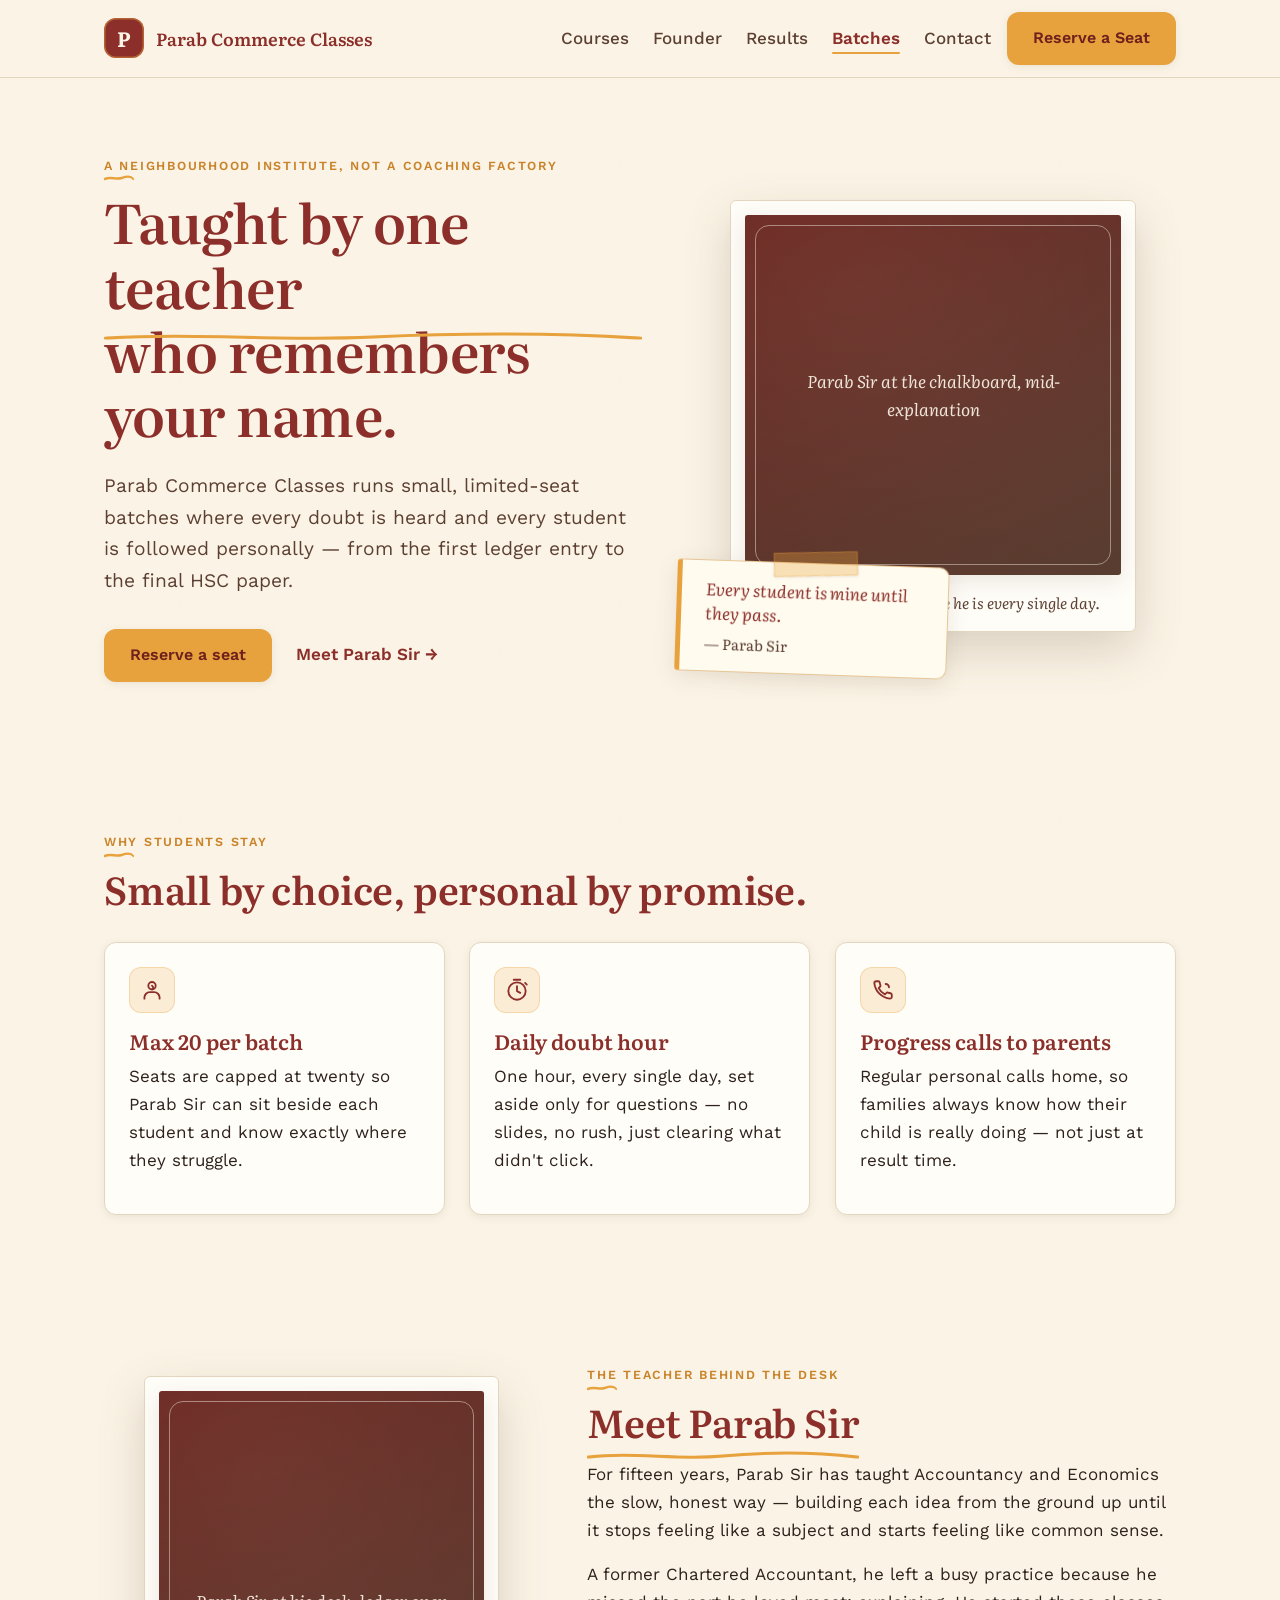
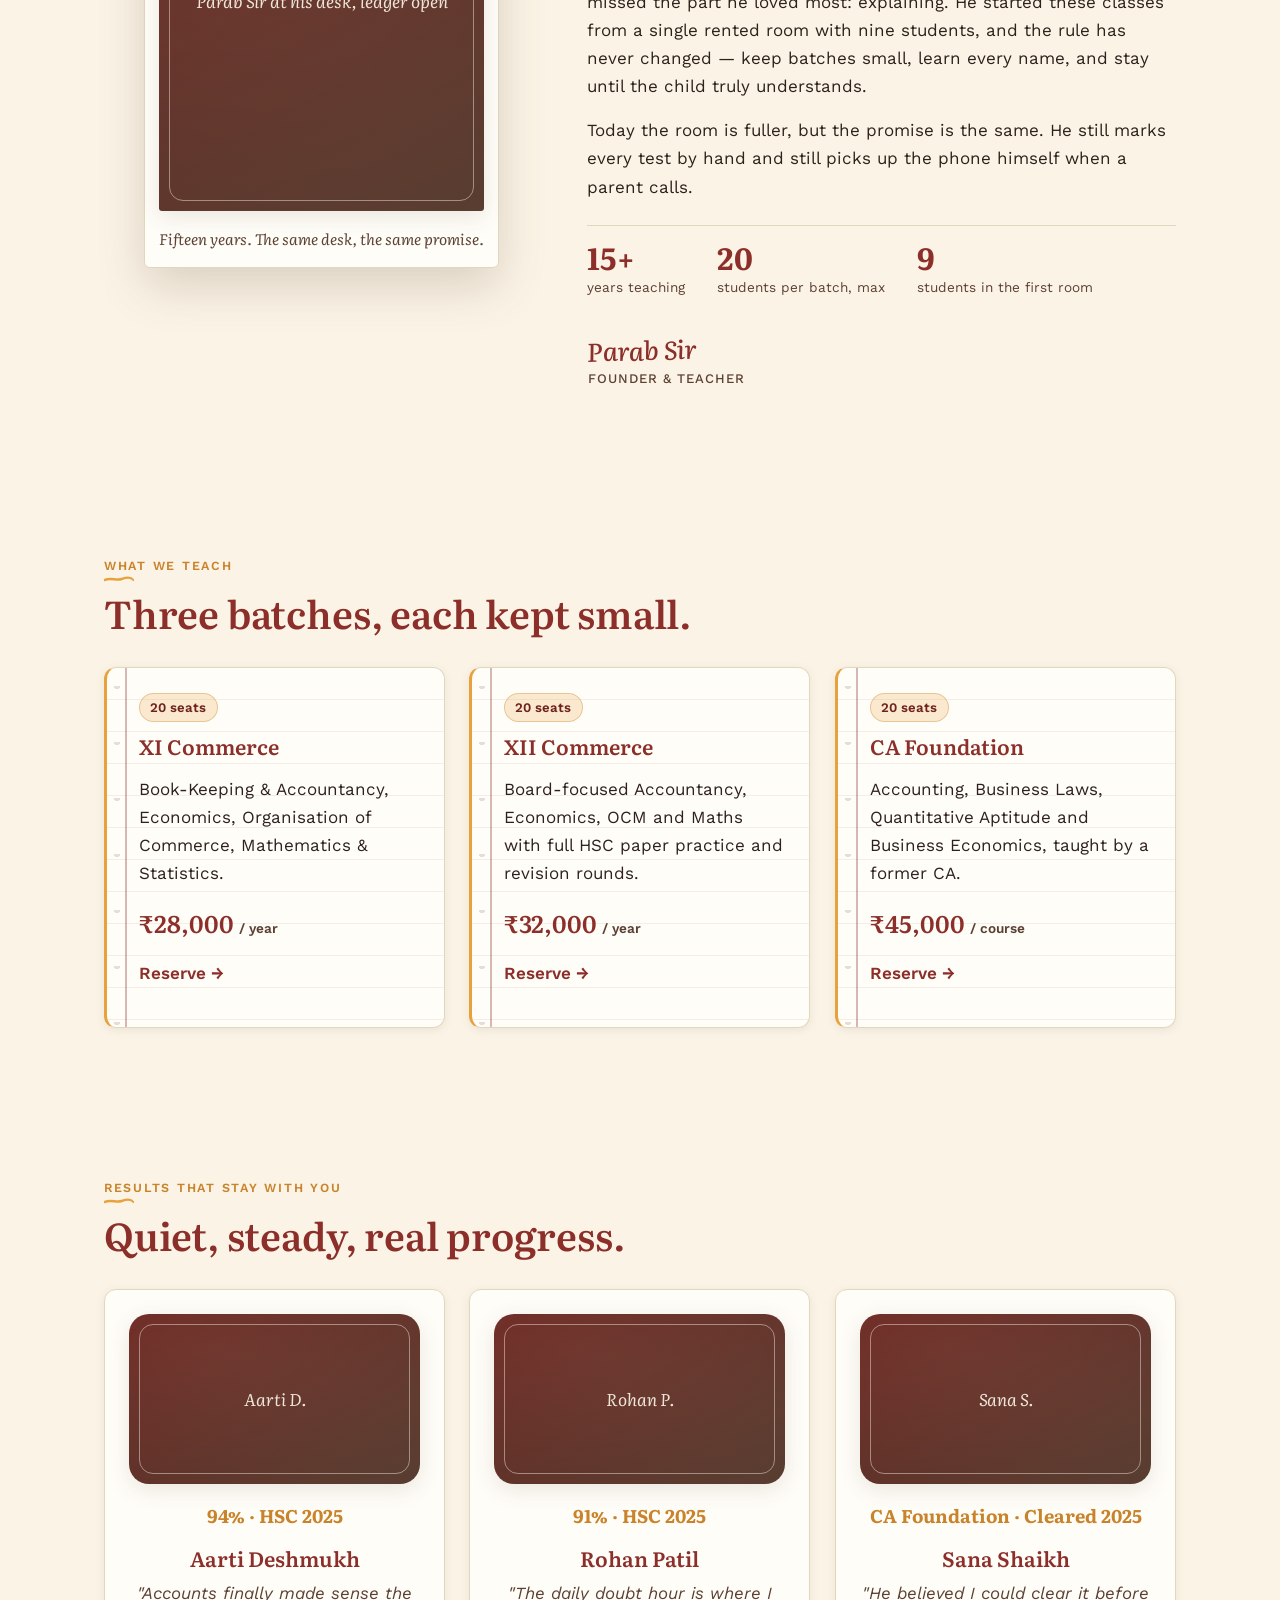
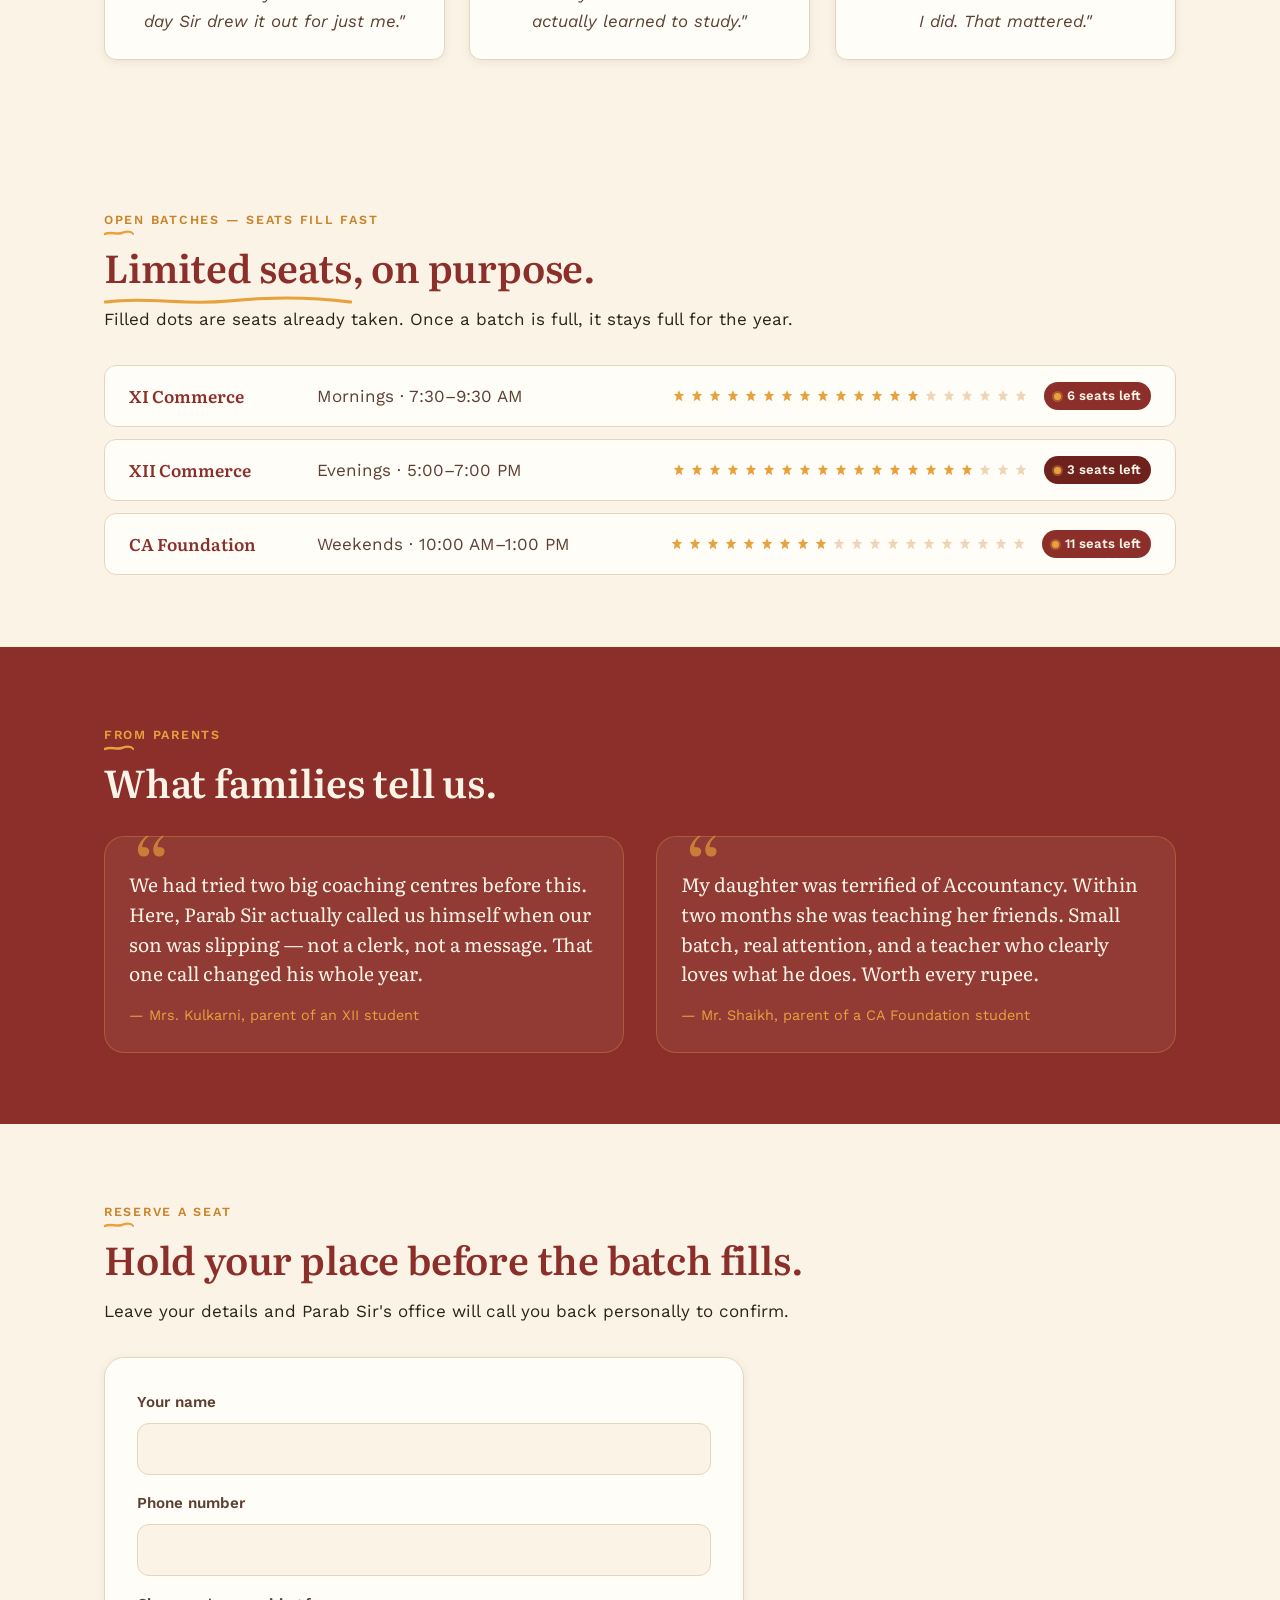
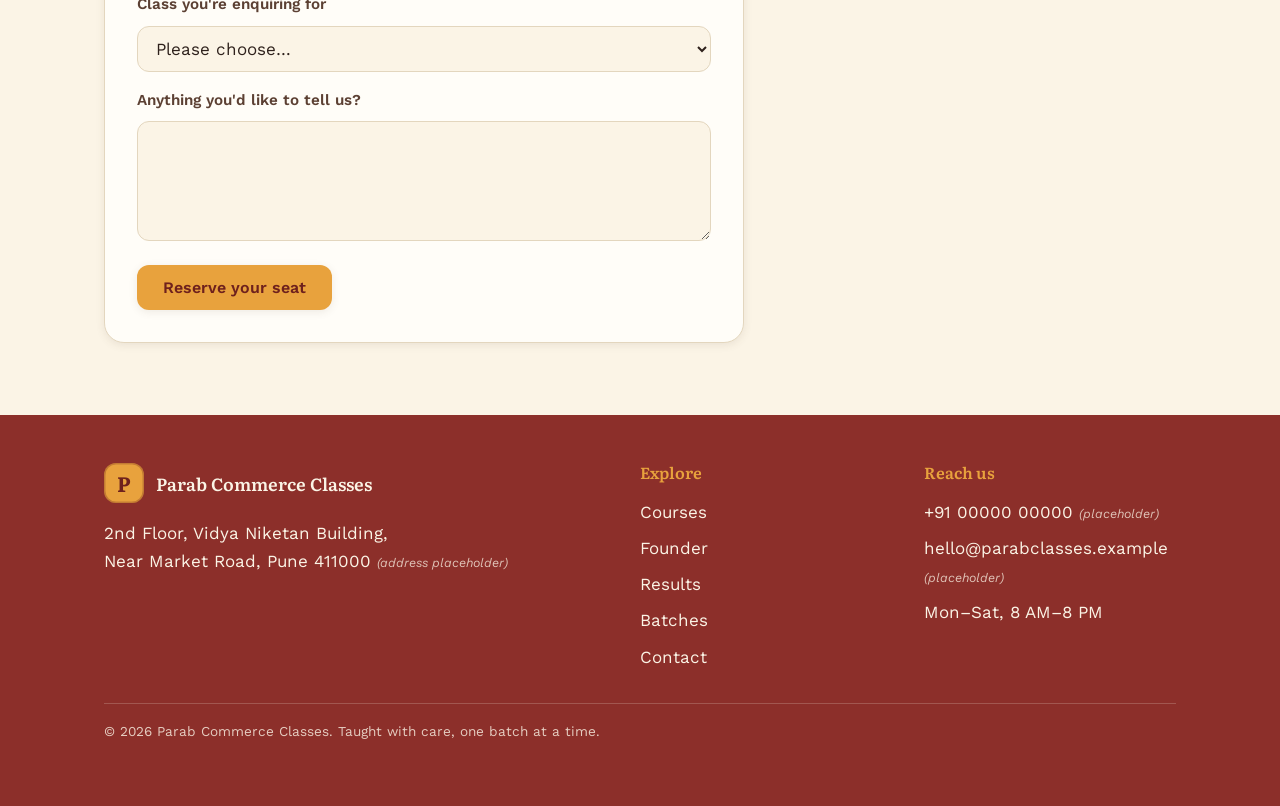
==== parab-classes/index.html @ b4c1c0bd "Three commerce coaching websites with distinct designs Co-Authored-By: Claude Opus 4.8 <noreply@anth" ====
<!DOCTYPE html>
<html lang="en">
<head>
  <meta charset="UTF-8" />
  <meta name="viewport" content="width=device-width, initial-scale=1.0" />
  <title>Parab Commerce Classes — Personal, founder-led commerce coaching in Pune</title>
  <meta name="description" content="Small, limited-seat commerce batches taught personally by Parab Sir. XI, XII Commerce and CA Foundation in a warm, hand-held learning home — daily doubt hour, hand-marked tests, calls home." />
  <link rel="icon" href="data:image/svg+xml,%3Csvg xmlns='http://www.w3.org/2000/svg' viewBox='0 0 32 32'%3E%3Crect width='32' height='32' rx='8' fill='%238C2F2A'/%3E%3Crect x='2.5' y='2.5' width='27' height='27' rx='6.5' fill='none' stroke='%23E8A23D' stroke-width='1.6' opacity='0.7'/%3E%3Ctext x='16' y='23' font-family='Georgia, serif' font-size='20' font-weight='700' fill='%23FBF4E6' text-anchor='middle'%3EP%3C/text%3E%3C/svg%3E" />
  <link rel="preconnect" href="https://fonts.googleapis.com" />
  <link rel="preconnect" href="https://fonts.gstatic.com" crossorigin />
  <link href="https://fonts.googleapis.com/css2?family=Literata:ital,wght@0,400;0,500;0,600;1,400;1,500&family=Work+Sans:ital,wght@0,400;0,500;0,600;1,400&display=swap" rel="stylesheet" />
  <link rel="stylesheet" href="css/styles.css" />
  <script src="js/main.js" defer></script>
</head>
<body>
  <a class="skip-link" href="#main">Skip to content</a>

  <!-- ===================== Header ===================== -->
  <header class="site-header">
    <div class="container">
      <nav class="nav" id="nav" aria-label="Primary">
        <a class="brand" href="index.html">
          <span class="badge" aria-hidden="true">P</span>
          <span>Parab Commerce Classes</span>
        </a>
        <button class="nav-toggle" id="navToggle" aria-expanded="false" aria-controls="navLinks" aria-label="Open menu">
          <svg width="24" height="24" viewBox="0 0 24 24" fill="none" stroke="currentColor" stroke-width="2" stroke-linecap="round"><path d="M4 6h16M4 12h16M4 18h16"/></svg>
        </button>
        <ul class="nav-links" id="navLinks">
          <li><a href="courses.html">Courses</a></li>
          <li><a href="#founder">Founder</a></li>
          <li><a href="#results">Results</a></li>
          <li><a href="#batches">Batches</a></li>
          <li><a href="contact.html">Contact</a></li>
        </ul>
        <a class="btn btn-primary nav-cta" href="#enquiry">Reserve a Seat</a>
      </nav>
    </div>
  </header>

  <main id="main">

    <!-- ===================== Hero ===================== -->
    <section class="hero">
      <div class="container hero-grid">
        <div class="hero-copy">
          <p class="eyebrow">A neighbourhood institute, not a coaching factory</p>
          <h1><span class="underline-squiggle">Taught by one teacher</span> who remembers your name.</h1>
          <p class="lead">Parab Commerce Classes runs small, limited-seat batches where every doubt is heard and every student is followed personally — from the first ledger entry to the final HSC paper.</p>
          <div class="hero-actions">
            <a class="btn btn-primary" href="#enquiry">Reserve a seat</a>
            <a class="text-link" href="#founder">Meet Parab Sir &rarr;</a>
          </div>
        </div>
        <div class="hero-media">
          <figure class="photo-frame">
            <div class="portrait" role="img" aria-label="Parab Sir, the founder, standing beside a chalkboard mid-explanation, chalk in hand, leaning toward a small group of attentive students">
              <span>Parab Sir at the chalkboard, mid-explanation</span>
            </div>
            <figcaption>Parab Sir, in class — where he is every single day.</figcaption>
          </figure>
          <div class="quote-card">
            Every student is mine until they pass.
            <cite>— Parab Sir</cite>
          </div>
        </div>
      </div>
    </section>

    <!-- ===================== Why students stay ===================== -->
    <section class="section" aria-labelledby="why-h">
      <div class="container">
        <div class="section-head">
          <p class="eyebrow">Why students stay</p>
          <h2 id="why-h">Small by choice, personal by promise.</h2>
        </div>
        <div class="card-grid three">
          <article class="card">
            <span class="icon" aria-hidden="true">
              <svg width="26" height="26" viewBox="0 0 24 24" fill="none" stroke="currentColor" stroke-width="1.7" stroke-linecap="round" stroke-linejoin="round"><circle cx="12" cy="8" r="3.4"/><path d="M5 20v-1a5 5 0 0 1 5-5h4a5 5 0 0 1 5 5v1"/><path d="M12 8c1.4 1.2 1.4 2.6 0 3.6"/></svg>
            </span>
            <h3>Max 20 per batch</h3>
            <p>Seats are capped at twenty so Parab Sir can sit beside each student and know exactly where they struggle.</p>
          </article>
          <article class="card">
            <span class="icon" aria-hidden="true">
              <svg width="26" height="26" viewBox="0 0 24 24" fill="none" stroke="currentColor" stroke-width="1.7" stroke-linecap="round" stroke-linejoin="round"><circle cx="12" cy="13" r="8"/><path d="M12 8.5v4.5l3 1.6"/><path d="M9 2.5h6"/><path d="M19.5 5.5l1.5 1.5"/></svg>
            </span>
            <h3>Daily doubt hour</h3>
            <p>One hour, every single day, set aside only for questions — no slides, no rush, just clearing what didn't click.</p>
          </article>
          <article class="card">
            <span class="icon" aria-hidden="true">
              <svg width="26" height="26" viewBox="0 0 24 24" fill="none" stroke="currentColor" stroke-width="1.7" stroke-linecap="round" stroke-linejoin="round"><path d="M4 5.5a1.6 1.6 0 0 1 1.6-1.6h2a1.4 1.4 0 0 1 1.4 1.2c.1.8.3 1.6.6 2.3a1.4 1.4 0 0 1-.4 1.6L8 10.2a13 13 0 0 0 5.8 5.8l1.2-1.2a1.4 1.4 0 0 1 1.6-.4c.7.3 1.5.5 2.3.6a1.4 1.4 0 0 1 1.2 1.4v2a1.6 1.6 0 0 1-1.7 1.6A16 16 0 0 1 4 5.7z"/><path d="M14.5 6.5a3 3 0 0 1 3 3"/></svg>
            </span>
            <h3>Progress calls to parents</h3>
            <p>Regular personal calls home, so families always know how their child is really doing — not just at result time.</p>
          </article>
        </div>
      </div>
    </section>

    <!-- ===================== Founder ===================== -->
    <section class="section" id="founder" aria-labelledby="founder-h">
      <div class="container founder-grid">
        <figure class="photo-frame">
          <div class="portrait" role="img" aria-label="Parab Sir, the founder, seated at a wooden desk with an open ledger and his reading glasses, looking up warmly toward the viewer">
            <span>Parab Sir at his desk, ledger open</span>
          </div>
          <figcaption>Fifteen years. The same desk, the same promise.</figcaption>
        </figure>
        <div>
          <p class="eyebrow">The teacher behind the desk</p>
          <h2 id="founder-h"><span class="underline-squiggle">Meet Parab Sir</span></h2>
          <p>For fifteen years, Parab Sir has taught Accountancy and Economics the slow, honest way — building each idea from the ground up until it stops feeling like a subject and starts feeling like common sense.</p>
          <p>A former Chartered Accountant, he left a busy practice because he missed the part he loved most: explaining. He started these classes from a single rented room with nine students, and the rule has never changed — keep batches small, learn every name, and stay until the child truly understands.</p>
          <p>Today the room is fuller, but the promise is the same. He still marks every test by hand and still picks up the phone himself when a parent calls.</p>
          <ul class="founder-stats">
            <li><span class="stat-num" data-count="15" data-suffix="+">15+</span><span class="stat-label">years teaching</span></li>
            <li><span class="stat-num" data-count="20">20</span><span class="stat-label">students per batch, max</span></li>
            <li><span class="stat-num" data-count="9">9</span><span class="stat-label">students in the first room</span></li>
          </ul>
          <p class="signature" aria-hidden="true">Parab Sir<small>Founder &amp; Teacher</small></p>
        </div>
      </div>
    </section>

    <!-- ===================== Courses ===================== -->
    <section class="section" id="courses" aria-labelledby="courses-h">
      <div class="container">
        <div class="section-head">
          <p class="eyebrow">What we teach</p>
          <h2 id="courses-h">Three batches, each kept small.</h2>
        </div>
        <div class="card-grid three">
          <article class="notebook">
            <span class="tag">20 seats</span>
            <h3>XI Commerce</h3>
            <p>Book-Keeping &amp; Accountancy, Economics, Organisation of Commerce, Mathematics &amp; Statistics.</p>
            <p class="price">&#8377;28,000 <span class="per">/ year</span></p>
            <p><a class="text-link" href="courses.html#xi">Reserve &rarr;</a></p>
          </article>
          <article class="notebook">
            <span class="tag">20 seats</span>
            <h3>XII Commerce</h3>
            <p>Board-focused Accountancy, Economics, OCM and Maths with full HSC paper practice and revision rounds.</p>
            <p class="price">&#8377;32,000 <span class="per">/ year</span></p>
            <p><a class="text-link" href="courses.html#xii">Reserve &rarr;</a></p>
          </article>
          <article class="notebook">
            <span class="tag">20 seats</span>
            <h3>CA Foundation</h3>
            <p>Accounting, Business Laws, Quantitative Aptitude and Business Economics, taught by a former CA.</p>
            <p class="price">&#8377;45,000 <span class="per">/ course</span></p>
            <p><a class="text-link" href="courses.html#ca">Reserve &rarr;</a></p>
          </article>
        </div>
      </div>
    </section>

    <!-- ===================== Results ===================== -->
    <section class="section" id="results" aria-labelledby="results-h">
      <div class="container">
        <div class="section-head">
          <p class="eyebrow">Results that stay with you</p>
          <h2 id="results-h">Quiet, steady, real progress.</h2>
        </div>
        <div class="card-grid three">
          <article class="card student-card">
            <div class="portrait" role="img" aria-label="Warm portrait placeholder of student Aarti Deshmukh">
              <span>Aarti D.</span>
            </div>
            <p class="score">94% &middot; HSC 2025</p>
            <h3>Aarti Deshmukh</h3>
            <blockquote>"Accounts finally made sense the day Sir drew it out for just me."</blockquote>
          </article>
          <article class="card student-card">
            <div class="portrait" role="img" aria-label="Warm portrait placeholder of student Rohan Patil">
              <span>Rohan P.</span>
            </div>
            <p class="score">91% &middot; HSC 2025</p>
            <h3>Rohan Patil</h3>
            <blockquote>"The daily doubt hour is where I actually learned to study."</blockquote>
          </article>
          <article class="card student-card">
            <div class="portrait" role="img" aria-label="Warm portrait placeholder of student Sana Shaikh">
              <span>Sana S.</span>
            </div>
            <p class="score">CA Foundation &middot; Cleared 2025</p>
            <h3>Sana Shaikh</h3>
            <blockquote>"He believed I could clear it before I did. That mattered."</blockquote>
          </article>
        </div>
      </div>
    </section>

    <!-- ===================== Batches ===================== -->
    <section class="section" id="batches" aria-labelledby="batches-h">
      <div class="container">
        <div class="section-head">
          <p class="eyebrow">Open batches &mdash; seats fill fast</p>
          <h2 id="batches-h"><span class="underline-squiggle">Limited seats</span>, on purpose.</h2>
          <p>Filled dots are seats already taken. Once a batch is full, it stays full for the year.</p>
        </div>
        <ul class="batch-list">
          <li class="batch-row">
            <span class="b-name">XI Commerce</span>
            <span class="b-time">Mornings &middot; 7:30&ndash;9:30 AM</span>
            <span class="seats" role="img" aria-label="6 of 20 seats left">
              <span class="dot"></span><span class="dot"></span><span class="dot"></span><span class="dot"></span><span class="dot"></span><span class="dot"></span><span class="dot"></span><span class="dot"></span><span class="dot"></span><span class="dot"></span><span class="dot"></span><span class="dot"></span><span class="dot"></span><span class="dot"></span><span class="dot empty"></span><span class="dot empty"></span><span class="dot empty"></span><span class="dot empty"></span><span class="dot empty"></span><span class="dot empty"></span>
              <span class="seats-pill"><span class="seat-dot" aria-hidden="true"></span>6 seats left</span>
            </span>
          </li>
          <li class="batch-row">
            <span class="b-name">XII Commerce</span>
            <span class="b-time">Evenings &middot; 5:00&ndash;7:00 PM</span>
            <span class="seats" role="img" aria-label="3 of 20 seats left">
              <span class="dot"></span><span class="dot"></span><span class="dot"></span><span class="dot"></span><span class="dot"></span><span class="dot"></span><span class="dot"></span><span class="dot"></span><span class="dot"></span><span class="dot"></span><span class="dot"></span><span class="dot"></span><span class="dot"></span><span class="dot"></span><span class="dot"></span><span class="dot"></span><span class="dot"></span><span class="dot empty"></span><span class="dot empty"></span><span class="dot empty"></span>
              <span class="seats-pill is-low"><span class="seat-dot" aria-hidden="true"></span>3 seats left</span>
            </span>
          </li>
          <li class="batch-row">
            <span class="b-name">CA Foundation</span>
            <span class="b-time">Weekends &middot; 10:00 AM&ndash;1:00 PM</span>
            <span class="seats" role="img" aria-label="11 of 20 seats left">
              <span class="dot"></span><span class="dot"></span><span class="dot"></span><span class="dot"></span><span class="dot"></span><span class="dot"></span><span class="dot"></span><span class="dot"></span><span class="dot"></span><span class="dot empty"></span><span class="dot empty"></span><span class="dot empty"></span><span class="dot empty"></span><span class="dot empty"></span><span class="dot empty"></span><span class="dot empty"></span><span class="dot empty"></span><span class="dot empty"></span><span class="dot empty"></span><span class="dot empty"></span>
              <span class="seats-pill"><span class="seat-dot" aria-hidden="true"></span>11 seats left</span>
            </span>
          </li>
        </ul>
      </div>
    </section>

    <!-- ===================== Parent testimonials ===================== -->
    <section class="section band" aria-labelledby="parents-h">
      <div class="container">
        <div class="section-head">
          <p class="eyebrow">From parents</p>
          <h2 id="parents-h">What families tell us.</h2>
        </div>
        <div class="testimonials">
          <blockquote class="quote-tile">
            <p>We had tried two big coaching centres before this. Here, Parab Sir actually called us himself when our son was slipping — not a clerk, not a message. That one call changed his whole year.</p>
            <cite>— Mrs. Kulkarni, parent of an XII student</cite>
          </blockquote>
          <blockquote class="quote-tile">
            <p>My daughter was terrified of Accountancy. Within two months she was teaching her friends. Small batch, real attention, and a teacher who clearly loves what he does. Worth every rupee.</p>
            <cite>— Mr. Shaikh, parent of a CA Foundation student</cite>
          </blockquote>
        </div>
      </div>
    </section>

    <!-- ===================== Enquiry form ===================== -->
    <section class="section" id="enquiry" aria-labelledby="enquiry-h">
      <div class="container">
        <div class="section-head">
          <p class="eyebrow">Reserve a seat</p>
          <h2 id="enquiry-h">Hold your place before the batch fills.</h2>
          <p>Leave your details and Parab Sir's office will call you back personally to confirm.</p>
        </div>
        <form class="form-wrap" action="#" method="post" novalidate>
          <div class="field">
            <label for="name">Your name</label>
            <input type="text" id="name" name="name" autocomplete="name" required />
          </div>
          <div class="field">
            <label for="phone">Phone number</label>
            <input type="tel" id="phone" name="phone" autocomplete="tel" inputmode="tel" required />
          </div>
          <div class="field">
            <label for="class">Class you're enquiring for</label>
            <select id="class" name="class" required>
              <option value="" selected>Please choose&hellip;</option>
              <option value="xi">XI Commerce</option>
              <option value="xii">XII Commerce</option>
              <option value="ca">CA Foundation</option>
            </select>
          </div>
          <div class="field">
            <label for="message">Anything you'd like to tell us?</label>
            <textarea id="message" name="message"></textarea>
          </div>
          <button class="btn btn-primary" type="submit">Reserve your seat</button>
        </form>
      </div>
    </section>

  </main>

  <!-- ===================== Footer ===================== -->
  <footer class="site-footer">
    <div class="container footer-grid">
      <div>
        <a class="brand" href="index.html">
          <span class="badge" aria-hidden="true">P</span>
          <span>Parab Commerce Classes</span>
        </a>
        <p style="margin-top:1rem;">
          2nd Floor, Vidya Niketan Building,<br />
          Near Market Road, Pune 411000
          <span class="placeholder-tag">(address placeholder)</span>
        </p>
      </div>
      <nav aria-label="Footer">
        <h4>Explore</h4>
        <ul class="footer-links">
          <li><a href="courses.html">Courses</a></li>
          <li><a href="#founder">Founder</a></li>
          <li><a href="#results">Results</a></li>
          <li><a href="#batches">Batches</a></li>
          <li><a href="contact.html">Contact</a></li>
        </ul>
      </nav>
      <div>
        <h4>Reach us</h4>
        <ul class="footer-links">
          <li><a href="tel:+910000000000">+91 00000 00000 <span class="placeholder-tag">(placeholder)</span></a></li>
          <li><a href="mailto:hello@parabclasses.example">hello@parabclasses.example <span class="placeholder-tag">(placeholder)</span></a></li>
          <li>Mon&ndash;Sat, 8 AM&ndash;8 PM</li>
        </ul>
      </div>
    </div>
    <div class="container">
      <p class="footer-bottom">&copy; 2026 Parab Commerce Classes. Taught with care, one batch at a time.</p>
    </div>
  </footer>

</body>
</html>
---- parab-classes/css/styles.css ----
/* ============================================================
   Parab Commerce Classes — shared stylesheet
   A warm, founder-led commerce coaching institute.
   Palette : maroon #8C2F2A · marigold #E8A23D · cocoa #5C4033
             cream #FBF4E6 (surface) · card #FFFDF8
   Type    : Literata (headlines) · Work Sans (body)
   Notes   : mobile-first, responsive to 360px, AA contrast.
             Marigold is used for fills/accents only — never as
             body text on cream (fails AA). Cocoa/maroon carry text.
   ============================================================ */

/* ---- Design tokens -------------------------------------- */
:root {
  --maroon:        #8C2F2A;
  --maroon-dark:   #6E211D;
  --marigold:      #E8A23D;
  --marigold-dark: #C9832A;
  --cocoa:         #5C4033;
  --cream:         #FBF4E6;
  --card:          #FFFDF8;
  --ink:           #2E211C;
  --line:          #E3D6BE;

  --font-head: "Literata", Georgia, "Times New Roman", serif;
  --font-body: "Work Sans", system-ui, -apple-system, Segoe UI, sans-serif;

  /* spacing scale */
  --s-1: 0.25rem;
  --s-2: 0.5rem;
  --s-3: 0.75rem;
  --s-4: 1rem;
  --s-5: 1.5rem;
  --s-6: 2rem;
  --s-7: 3rem;
  --s-8: 4.5rem;

  --radius: 12px;
  --radius-lg: 20px;
  --maxw: 1120px;
  --shadow: 0 6px 22px rgba(92, 64, 51, 0.12);
  --shadow-sm: 0 2px 8px rgba(92, 64, 51, 0.10);
  --shadow-lg: 0 18px 48px rgba(92, 64, 51, 0.20);

  /* very faint warm paper texture — fibre flecks, not noise */
  --paper-texture:
    radial-gradient(circle at 18% 32%, rgba(140,47,42,0.020) 0 1px, transparent 1px),
    radial-gradient(circle at 67% 18%, rgba(92,64,51,0.020) 0 1px, transparent 1px),
    radial-gradient(circle at 82% 74%, rgba(140,47,42,0.018) 0 1px, transparent 1px),
    radial-gradient(circle at 38% 88%, rgba(92,64,51,0.016) 0 1px, transparent 1px);
}

/* ---- Reset & base --------------------------------------- */
*, *::before, *::after { box-sizing: border-box; }

html { scroll-behavior: smooth; }

body {
  margin: 0;
  font-family: var(--font-body);
  color: var(--ink);
  background-color: var(--cream);
  background-image: var(--paper-texture);
  background-size: 240px 240px, 300px 300px, 220px 220px, 280px 280px;
  background-attachment: fixed;
  line-height: 1.65;
  font-size: 1.0625rem;
  -webkit-font-smoothing: antialiased;
}

h1, h2, h3, h4 {
  font-family: var(--font-head);
  color: var(--maroon);
  line-height: 1.18;
  margin: 0 0 var(--s-4);
  font-weight: 600;
}

h1 { font-size: clamp(2rem, 5.5vw, 3.4rem); letter-spacing: -0.01em; }
h2 { font-size: clamp(1.6rem, 3.6vw, 2.4rem); letter-spacing: -0.005em; }
h3 { font-size: 1.3rem; }

p { margin: 0 0 var(--s-4); }

a { color: var(--maroon); }

img { max-width: 100%; display: block; }

ul { margin: 0 0 var(--s-4); padding-left: 1.2rem; }

::selection { background: rgba(232,162,61,0.35); color: var(--maroon-dark); }

/* ---- Accessibility helpers ------------------------------ */
.skip-link {
  position: absolute;
  left: -999px;
  top: 0;
  background: var(--maroon);
  color: #fff;
  padding: var(--s-2) var(--s-4);
  border-radius: 0 0 var(--radius) 0;
  z-index: 100;
}
.skip-link:focus { left: 0; }

:focus-visible {
  outline: 3px solid var(--marigold-dark);
  outline-offset: 2px;
  border-radius: 4px;
}

.visually-hidden {
  position: absolute;
  width: 1px; height: 1px;
  padding: 0; margin: -1px;
  overflow: hidden; clip: rect(0 0 0 0);
  white-space: nowrap; border: 0;
}

/* ---- Layout --------------------------------------------- */
.container {
  width: 100%;
  max-width: var(--maxw);
  margin-inline: auto;
  padding-inline: var(--s-5);
}

.section { padding-block: var(--s-8); }

.section-head { max-width: 46rem; margin-bottom: var(--s-6); }

.eyebrow {
  font-family: var(--font-body);
  text-transform: uppercase;
  letter-spacing: 0.14em;
  font-size: 0.78rem;
  font-weight: 600;
  color: var(--marigold-dark);
  margin: 0 0 var(--s-2);
  display: inline-block;
  position: relative;
  padding-bottom: 0.4em;
}
/* small hand-drawn marigold underline under every eyebrow */
.eyebrow::after {
  content: "";
  position: absolute;
  left: 0;
  bottom: 0;
  width: 2.4em;
  height: 6px;
  background-image: url("data:image/svg+xml,%3Csvg xmlns='http://www.w3.org/2000/svg' width='44' height='6' viewBox='0 0 44 6' preserveAspectRatio='none'%3E%3Cpath d='M1 4 C 10 1, 18 5, 26 3 S 40 1, 43 4' fill='none' stroke='%23E8A23D' stroke-width='2.4' stroke-linecap='round'/%3E%3C/svg%3E");
  background-repeat: no-repeat;
  background-size: 100% 100%;
}

/* Hand-drawn marigold underline accent under key headings */
.underline-squiggle {
  display: inline-block;
  position: relative;
}
.underline-squiggle::after {
  content: "";
  position: absolute;
  left: 0;
  right: 0;
  bottom: -0.45em;
  height: 10px;
  background-image: url("data:image/svg+xml,%3Csvg xmlns='http://www.w3.org/2000/svg' width='120' height='10' viewBox='0 0 120 10' preserveAspectRatio='none'%3E%3Cpath d='M1 6 C 20 1, 40 9, 60 5 S 100 1, 119 6' fill='none' stroke='%23E8A23D' stroke-width='3' stroke-linecap='round'/%3E%3C/svg%3E");
  background-repeat: no-repeat;
  background-size: 100% 100%;
}

/* ---- Buttons -------------------------------------------- */
.btn {
  display: inline-block;
  font-family: var(--font-body);
  font-weight: 600;
  font-size: 1rem;
  padding: 0.7em 1.5em;
  border-radius: var(--radius);
  border: 2px solid transparent;
  cursor: pointer;
  text-decoration: none;
  transition: transform 0.12s ease, background-color 0.15s ease, box-shadow 0.15s ease, color 0.15s ease;
}
.btn-primary {
  background: var(--marigold);
  color: var(--maroon-dark);
  box-shadow: var(--shadow-sm);
}
.btn-primary:hover { background: var(--marigold-dark); color: #fff; transform: translateY(-2px); box-shadow: var(--shadow); }
.btn-primary:active { transform: translateY(0); }

.btn-ghost {
  background: transparent;
  color: var(--maroon);
  border-color: var(--maroon);
}
.btn-ghost:hover { background: var(--maroon); color: #fff; }

.text-link {
  font-weight: 600;
  color: var(--maroon);
  text-decoration: none;
  position: relative;
  padding-bottom: 2px;
}
/* marigold underline draws in on hover/focus */
.text-link::after {
  content: "";
  position: absolute;
  left: 0;
  bottom: 0;
  width: 100%;
  height: 7px;
  background-image: url("data:image/svg+xml,%3Csvg xmlns='http://www.w3.org/2000/svg' width='90' height='7' viewBox='0 0 90 7' preserveAspectRatio='none'%3E%3Cpath d='M1 4 C 16 1, 32 6, 48 3 S 78 1, 89 5' fill='none' stroke='%23E8A23D' stroke-width='2.6' stroke-linecap='round'/%3E%3C/svg%3E");
  background-repeat: no-repeat;
  background-size: 100% 100%;
  transform: scaleX(0);
  transform-origin: left center;
  transition: transform 0.3s ease;
}
.text-link:hover::after,
.text-link:focus-visible::after { transform: scaleX(1); }
.text-link:hover { color: var(--marigold-dark); }

/* ---- Header / Nav --------------------------------------- */
.site-header {
  position: sticky;
  top: 0;
  z-index: 50;
  background: rgba(251,244,230,0.92);
  backdrop-filter: saturate(140%) blur(8px);
  -webkit-backdrop-filter: saturate(140%) blur(8px);
  border-bottom: 1px solid var(--line);
  transition: box-shadow 0.25s ease, background-color 0.25s ease;
}
/* condensed state, toggled by JS on scroll */
.site-header.is-stuck {
  box-shadow: var(--shadow-sm);
  background: rgba(251,244,230,0.97);
}
.site-header.is-stuck .nav { padding-block: var(--s-2); }
.site-header.is-stuck .badge { width: 34px; height: 34px; font-size: 1.15rem; }
.nav {
  display: flex;
  align-items: center;
  gap: var(--s-4);
  padding-block: var(--s-3);
  transition: padding 0.25s ease;
}
.brand {
  display: flex;
  align-items: center;
  gap: var(--s-3);
  text-decoration: none;
  color: var(--maroon);
  font-family: var(--font-head);
  font-weight: 600;
  font-size: 1.1rem;
  margin-right: auto;
}
.badge {
  display: grid;
  place-items: center;
  width: 40px; height: 40px;
  background: var(--maroon);
  color: var(--cream);
  border-radius: var(--radius);
  font-family: var(--font-head);
  font-size: 1.3rem;
  font-weight: 700;
  flex-shrink: 0;
  box-shadow: inset 0 0 0 1.5px rgba(232,162,61,0.45);
  transition: width 0.25s ease, height 0.25s ease, font-size 0.25s ease;
}
.nav-links {
  display: flex;
  align-items: center;
  gap: var(--s-5);
  list-style: none;
  margin: 0; padding: 0;
}
.nav-links a {
  text-decoration: none;
  color: var(--cocoa);
  font-weight: 500;
  padding-block: var(--s-1);
  position: relative;
}
.nav-links a::after {
  content: "";
  position: absolute;
  left: 0; right: 0; bottom: -2px;
  height: 2px;
  background: var(--marigold);
  border-radius: 2px;
  transform: scaleX(0);
  transform-origin: left center;
  transition: transform 0.22s ease;
}
.nav-links a:hover { color: var(--maroon); }
.nav-links a:hover::after,
.nav-links a[aria-current="page"]::after,
.nav-links a.is-active::after { transform: scaleX(1); }
.nav-links a[aria-current="page"],
.nav-links a.is-active { color: var(--maroon); font-weight: 600; }

.nav-cta { white-space: nowrap; }

.nav-toggle {
  display: none;
  background: transparent;
  border: 2px solid var(--maroon);
  border-radius: var(--radius);
  padding: var(--s-2);
  cursor: pointer;
  color: var(--maroon);
}
.nav-toggle svg { display: block; }

/* ---- Hero ----------------------------------------------- */
.hero { padding-block: var(--s-8); position: relative; overflow: hidden; }
.hero-grid {
  display: grid;
  gap: var(--s-7);
  align-items: center;
}
.hero-copy p.lead {
  font-size: 1.2rem;
  color: var(--cocoa);
  max-width: 34rem;
}
.hero-copy h1 { margin-bottom: var(--s-5); }
.hero-actions {
  display: flex;
  flex-wrap: wrap;
  align-items: center;
  gap: var(--s-5);
  margin-top: var(--s-6);
}

/* ---- Framed photo portrait (warm duotone treatment) ----- */
.portrait {
  position: relative;
  border-radius: var(--radius-lg);
  /* warm maroon→cocoa duotone wash over a soft photo-tone base */
  background:
    linear-gradient(150deg, rgba(110,33,29,0.78), rgba(92,64,51,0.82)),
    radial-gradient(120% 90% at 30% 20%, #8a6f5e 0%, #6f5446 45%, #4a3328 100%);
  color: var(--cream);
  display: grid;
  place-items: center;
  text-align: center;
  padding: var(--s-5);
  font-family: var(--font-head);
  font-style: italic;
  min-height: 320px;
  box-shadow: var(--shadow);
  overflow: hidden;
}
/* fine cream inner frame, like a matted photograph */
.portrait::after {
  content: "";
  position: absolute;
  inset: 10px;
  border: 1.5px solid rgba(251,244,230,0.45);
  border-radius: calc(var(--radius-lg) - 6px);
  pointer-events: none;
}
.portrait span { opacity: 0.92; max-width: 16rem; position: relative; z-index: 1; }

/* The hero portrait dressed as a framed photo card */
.photo-frame {
  position: relative;
  background: var(--card);
  padding: 14px 14px 56px;
  border: 1px solid var(--line);
  border-radius: 6px;
  box-shadow: var(--shadow-lg);
  transform: rotate(-1.4deg);
  transition: transform 0.3s ease, box-shadow 0.3s ease;
}
.photo-frame:hover { transform: rotate(-0.4deg) translateY(-3px); box-shadow: 0 22px 56px rgba(92,64,51,0.26); }
.photo-frame .portrait { min-height: 360px; border-radius: 3px; }
.photo-frame figcaption {
  position: absolute;
  left: 0; right: 0;
  bottom: 16px;
  text-align: center;
  font-family: var(--font-head);
  font-style: italic;
  color: var(--cocoa);
  font-size: 0.95rem;
}

.hero-media { position: relative; }

/* Handwritten-style note card with paper + tape effect */
.quote-card {
  position: absolute;
  bottom: -26px;
  left: -14px;
  background: #FFFBEF;
  border: 1px solid rgba(201,131,42,0.45);
  border-left: 5px solid var(--marigold);
  border-radius: 4px 10px 10px 4px;
  padding: var(--s-4) var(--s-4) var(--s-4) var(--s-5);
  max-width: 17rem;
  box-shadow: var(--shadow);
  font-family: var(--font-head);
  font-style: italic;
  color: var(--maroon);
  font-size: 1.05rem;
  line-height: 1.45;
  transform: rotate(2deg);
}
/* strip of translucent tape across the top */
.quote-card::before {
  content: "";
  position: absolute;
  top: -12px;
  left: 50%;
  transform: translateX(-50%) rotate(-3deg);
  width: 84px;
  height: 24px;
  background: rgba(232,162,61,0.32);
  border: 1px solid rgba(232,162,61,0.28);
  box-shadow: 0 1px 3px rgba(92,64,51,0.12);
}
.quote-card cite {
  display: block;
  margin-top: var(--s-2);
  font-style: normal;
  font-family: var(--font-head);
  font-size: 0.92rem;
  color: var(--cocoa);
}

/* ---- Cards (generic) ------------------------------------ */
.card-grid {
  display: grid;
  gap: var(--s-5);
  grid-template-columns: 1fr;
}
.card {
  background: var(--card);
  border: 1px solid var(--line);
  border-radius: var(--radius);
  padding: var(--s-5);
  box-shadow: var(--shadow-sm);
  transition: transform 0.2s ease, box-shadow 0.2s ease;
}
.card:hover { transform: translateY(-4px); box-shadow: var(--shadow); }
.card h3 { margin-bottom: var(--s-2); }

.icon {
  width: 46px; height: 46px;
  display: grid; place-items: center;
  border-radius: var(--radius);
  background: rgba(232,162,61,0.18);
  color: var(--maroon);
  margin-bottom: var(--s-4);
  border: 1px solid rgba(232,162,61,0.30);
}
.icon svg { display: block; }

/* ---- Notebook-style course cards ------------------------ */
.notebook {
  background:
    repeating-linear-gradient(
      to bottom,
      transparent 0,
      transparent 31px,
      rgba(140,47,42,0.08) 31px,
      rgba(140,47,42,0.08) 32px
    );
  background-color: var(--card);
  border: 1px solid var(--line);
  border-left: 3px solid var(--marigold);
  border-radius: var(--radius);
  padding: var(--s-5) var(--s-5) var(--s-5) var(--s-6);
  box-shadow: var(--shadow-sm);
  position: relative;
  transition: transform 0.2s ease, box-shadow 0.2s ease;
}
.notebook:hover { transform: translateY(-4px); box-shadow: var(--shadow); }
/* red-margin rule line, like a school exercise book */
.notebook::before {
  content: "";
  position: absolute;
  left: 18px; top: 0; bottom: 0;
  width: 1.5px;
  background: rgba(140,47,42,0.34);
}
/* faint punch-holes on the margin for extra notebook warmth */
.notebook::after {
  content: "";
  position: absolute;
  left: 7px; top: 0; bottom: 0;
  width: 6px;
  background:
    radial-gradient(circle at 50% 0, rgba(92,64,51,0.16) 0 3px, transparent 3.5px) 0 18px / 6px 56px repeat-y;
  pointer-events: none;
}
.notebook .price {
  font-family: var(--font-head);
  color: var(--maroon);
  font-size: 1.5rem;
  font-weight: 600;
}
.notebook .price .per { font-size: 0.85rem; color: var(--cocoa); font-family: var(--font-body); }
.notebook ul { color: var(--cocoa); }
.tag {
  display: inline-block;
  background: rgba(232,162,61,0.22);
  color: var(--maroon-dark);
  border: 1px solid rgba(201,131,42,0.35);
  border-radius: 999px;
  padding: 0.2em 0.8em;
  font-size: 0.82rem;
  font-weight: 600;
  margin-bottom: var(--s-3);
}

/* ---- Founder section ------------------------------------ */
.founder-grid { display: grid; gap: var(--s-7); align-items: start; }
.founder-grid .photo-frame { transform: rotate(-1.6deg); }
.founder-grid .photo-frame .portrait { min-height: 420px; }
.founder-name {
  margin-bottom: var(--s-3);
}
/* small count-up stats strip */
.founder-stats {
  display: flex;
  flex-wrap: wrap;
  gap: var(--s-5) var(--s-6);
  margin: var(--s-5) 0 0;
  padding: var(--s-4) 0 0;
  border-top: 1px solid var(--line);
  list-style: none;
}
.founder-stats li { margin: 0; }
.founder-stats .stat-num {
  display: block;
  font-family: var(--font-head);
  font-weight: 700;
  font-size: 1.9rem;
  color: var(--maroon);
  line-height: 1;
}
.founder-stats .stat-label {
  display: block;
  font-size: 0.85rem;
  color: var(--cocoa);
  margin-top: var(--s-1);
}

/* signature-style founder name treatment */
.signature {
  display: block;
  font-family: var(--font-head);
  font-style: italic;
  font-weight: 500;
  color: var(--maroon);
  font-size: 1.6rem;
  margin-top: var(--s-5);
  transform: rotate(-1.5deg);
}
.signature small {
  display: block;
  transform: rotate(1.5deg);
  font-style: normal;
  font-family: var(--font-body);
  font-size: 0.82rem;
  letter-spacing: 0.08em;
  text-transform: uppercase;
  color: var(--cocoa);
  margin-top: var(--s-1);
}

/* ---- Results / student cards ---------------------------- */
.student-card { text-align: center; }
.student-card .portrait {
  min-height: 170px;
  margin-bottom: var(--s-4);
}
.student-card .score {
  font-family: var(--font-head);
  color: var(--marigold-dark);
  font-weight: 700;
  font-size: 1.15rem;
}
.student-card blockquote {
  margin: var(--s-2) 0 0;
  font-style: italic;
  color: var(--cocoa);
}

/* ---- Batches list (seat dots) --------------------------- */
.batch-list { list-style: none; padding: 0; margin: 0; display: grid; gap: var(--s-3); }
.batch-row {
  display: flex;
  flex-wrap: wrap;
  align-items: center;
  gap: var(--s-3);
  background: var(--card);
  border: 1px solid var(--line);
  border-radius: var(--radius);
  padding: var(--s-4) var(--s-5);
  transition: transform 0.2s ease, box-shadow 0.2s ease;
}
.batch-row:hover { transform: translateY(-2px); box-shadow: var(--shadow-sm); }
.batch-row .b-name { font-weight: 600; color: var(--maroon); min-width: 11rem; font-family: var(--font-head); }
.batch-row .b-time { color: var(--cocoa); flex: 1 1 8rem; }
.seats { display: flex; align-items: center; flex-wrap: wrap; gap: 4px; margin-left: auto; }
/* seats are tiny marigold stars — filled = taken-but-warm motif */
.dot {
  width: 14px; height: 14px;
  color: var(--marigold-dark);
  background-color: var(--marigold);
  -webkit-mask: var(--seat-star) center / contain no-repeat;
          mask: var(--seat-star) center / contain no-repeat;
}
.dot.empty {
  background-color: rgba(201,131,42,0.32);
}
:root {
  --seat-star: url("data:image/svg+xml,%3Csvg xmlns='http://www.w3.org/2000/svg' viewBox='0 0 24 24'%3E%3Cpath d='M12 2l2.6 6.3L21 9l-5 4.4L17.6 21 12 17.3 6.4 21 8 13.4 3 9l6.4-.7z'/%3E%3C/svg%3E");
}
.seats-pill {
  display: inline-flex;
  align-items: center;
  gap: 0.4em;
  margin-left: var(--s-3);
  background: var(--maroon);
  color: var(--cream);
  border-radius: 999px;
  padding: 0.22em 0.8em;
  font-size: 0.82rem;
  font-weight: 600;
  white-space: nowrap;
}
.seats-pill.is-low { background: var(--maroon-dark); }
.seats-pill .seat-dot {
  width: 7px; height: 7px; border-radius: 50%;
  background: var(--marigold);
  box-shadow: 0 0 0 2px rgba(232,162,61,0.35);
}

/* ---- Maroon testimonial band ---------------------------- */
.band {
  background: var(--maroon);
  color: var(--cream);
  position: relative;
}
.band h2 { color: var(--cream); }
.band .eyebrow { color: var(--marigold); }
.band .eyebrow::after {
  background-image: url("data:image/svg+xml,%3Csvg xmlns='http://www.w3.org/2000/svg' width='44' height='6' viewBox='0 0 44 6' preserveAspectRatio='none'%3E%3Cpath d='M1 4 C 10 1, 18 5, 26 3 S 40 1, 43 4' fill='none' stroke='%23E8A23D' stroke-width='2.4' stroke-linecap='round'/%3E%3C/svg%3E");
}
.testimonials {
  display: grid;
  gap: var(--s-6);
  grid-template-columns: 1fr;
}
.quote-tile {
  position: relative;
  background: rgba(251,244,230,0.06);
  border: 1px solid rgba(232,162,61,0.30);
  border-radius: var(--radius-lg);
  padding: var(--s-6) var(--s-5) var(--s-5);
  margin: 0;
}
/* large serif quotation mark */
.quote-tile::before {
  content: "\201C";
  position: absolute;
  top: -0.18em;
  left: 0.32em;
  font-family: var(--font-head);
  font-size: 5rem;
  line-height: 1;
  color: var(--marigold);
  opacity: 0.65;
}
.quote-tile p {
  margin: 0;
  font-family: var(--font-head);
  font-size: 1.2rem;
  line-height: 1.55;
  color: var(--cream);
  position: relative;
}
.quote-tile cite {
  display: block;
  margin-top: var(--s-4);
  font-style: normal;
  font-family: var(--font-body);
  font-size: 0.9rem;
  color: var(--marigold);
}

/* ---- Forms ---------------------------------------------- */
.form-wrap {
  background: var(--card);
  border: 1px solid var(--line);
  border-radius: var(--radius-lg);
  padding: var(--s-6);
  box-shadow: var(--shadow-sm);
  max-width: 40rem;
}
.field { margin-bottom: var(--s-4); }
.field label {
  display: block;
  font-weight: 600;
  color: var(--cocoa);
  margin-bottom: var(--s-2);
  font-size: 0.95rem;
}
.field input,
.field select,
.field textarea {
  width: 100%;
  font: inherit;
  color: var(--ink);
  padding: 0.65em 0.85em;
  border: 1.5px solid var(--line);
  border-radius: var(--radius);
  background: var(--cream);
  transition: border-color 0.15s ease, box-shadow 0.15s ease;
}
.field input:focus,
.field select:focus,
.field textarea:focus {
  border-color: var(--marigold-dark);
  outline: none;
  box-shadow: 0 0 0 3px rgba(232,162,61,0.35);
}
.field textarea { min-height: 120px; resize: vertical; }
.form-note { font-size: 0.9rem; color: var(--cocoa); }

/* ---- FAQ ------------------------------------------------ */
.faq details {
  background: var(--card);
  border: 1px solid var(--line);
  border-radius: var(--radius);
  padding: var(--s-4) var(--s-5);
  margin-bottom: var(--s-3);
  transition: box-shadow 0.2s ease;
}
.faq details[open] { box-shadow: var(--shadow-sm); }
.faq summary {
  font-family: var(--font-head);
  font-weight: 600;
  color: var(--maroon);
  cursor: pointer;
  font-size: 1.1rem;
  list-style: none;
  display: flex;
  align-items: center;
  gap: var(--s-3);
}
.faq summary::-webkit-details-marker { display: none; }
.faq summary::before {
  content: "+";
  display: grid;
  place-items: center;
  width: 1.4em; height: 1.4em;
  flex-shrink: 0;
  border-radius: 50%;
  background: rgba(232,162,61,0.20);
  color: var(--maroon);
  font-family: var(--font-body);
  font-weight: 700;
  transition: transform 0.2s ease;
}
.faq details[open] summary::before { content: "\2013"; transform: rotate(180deg); }
.faq details[open] summary { margin-bottom: var(--s-3); }

/* ---- Contact info blocks -------------------------------- */
.info-grid { display: grid; gap: var(--s-6); grid-template-columns: 1fr; }
.info-list { list-style: none; padding: 0; margin: 0; }
.info-list li {
  display: flex;
  gap: var(--s-3);
  align-items: flex-start;
  margin-bottom: var(--s-4);
}
.info-list .icon { margin-bottom: 0; flex-shrink: 0; }
.map-placeholder {
  position: relative;
  border-radius: var(--radius-lg);
  background:
    linear-gradient(150deg, rgba(92,64,51,0.82), rgba(110,33,29,0.78)),
    radial-gradient(120% 90% at 30% 20%, #8a6f5e 0%, #6f5446 45%, #4a3328 100%);
  color: var(--cream);
  min-height: 240px;
  display: grid;
  place-items: center;
  text-align: center;
  padding: var(--s-5);
  font-family: var(--font-head);
  font-style: italic;
  box-shadow: var(--shadow);
  overflow: hidden;
}
.map-placeholder::after {
  content: "";
  position: absolute;
  inset: 10px;
  border: 1.5px solid rgba(251,244,230,0.45);
  border-radius: calc(var(--radius-lg) - 6px);
  pointer-events: none;
}
.map-placeholder span { position: relative; z-index: 1; }

/* ---- Footer --------------------------------------------- */
.site-footer {
  background: var(--maroon);
  color: var(--cream);
  padding-block: var(--s-7);
}
.footer-grid {
  display: grid;
  gap: var(--s-6);
  grid-template-columns: 1fr;
}
.site-footer h4 { color: var(--marigold); font-size: 1rem; }
.site-footer a { color: var(--cream); text-decoration: none; }
.site-footer a:hover { text-decoration: underline; }
.site-footer .brand { color: var(--cream); }
.site-footer .badge { background: var(--marigold); color: var(--maroon-dark); box-shadow: inset 0 0 0 1.5px rgba(110,33,29,0.30); }
.footer-links { list-style: none; padding: 0; margin: 0; display: grid; gap: var(--s-2); }
.footer-bottom {
  border-top: 1px solid rgba(251,244,230,0.2);
  margin-top: var(--s-6);
  padding-top: var(--s-4);
  font-size: 0.85rem;
  color: rgba(251,244,230,0.8);
}
.placeholder-tag {
  font-size: 0.78rem;
  font-style: italic;
  opacity: 0.75;
}

/* ---- Scroll reveal (progressive enhancement) ------------ */
/* Only active once JS adds .js-reveal-ready to <html> */
.js-reveal-ready .reveal {
  opacity: 0;
  transform: translateY(18px);
  transition: opacity 0.6s ease, transform 0.6s ease;
  will-change: opacity, transform;
}
.js-reveal-ready .reveal.is-visible {
  opacity: 1;
  transform: none;
}

/* ---- Responsive ----------------------------------------- */
@media (min-width: 640px) {
  .card-grid { grid-template-columns: repeat(2, 1fr); }
  .testimonials { grid-template-columns: repeat(2, 1fr); }
  .footer-grid { grid-template-columns: 2fr 1fr 1fr; }
  .info-grid { grid-template-columns: 1fr 1fr; }
}

@media (min-width: 860px) {
  .card-grid.three { grid-template-columns: repeat(3, 1fr); }
  .hero-grid { grid-template-columns: 1.05fr 0.95fr; }
  .founder-grid { grid-template-columns: 0.85fr 1.15fr; }
}

/* Mobile nav collapse */
@media (max-width: 760px) {
  .nav-toggle { display: inline-flex; }
  .nav-links,
  .nav-cta {
    display: none;
  }
  .nav.open .nav-links {
    display: flex;
    flex-direction: column;
    align-items: flex-start;
    gap: var(--s-3);
    position: absolute;
    left: 0; right: 0;
    top: 100%;
    background: var(--cream);
    border-bottom: 1px solid var(--line);
    box-shadow: var(--shadow);
    padding: var(--s-4) var(--s-5);
  }
  .nav.open .nav-cta {
    display: inline-block;
    margin-top: var(--s-3);
  }
  .nav { position: relative; }
}

@media (max-width: 360px) {
  .container { padding-inline: var(--s-4); }
  .quote-card { position: static; max-width: none; margin-top: var(--s-6); transform: none; }
  .photo-frame { transform: none; }
}

@media (prefers-reduced-motion: reduce) {
  * { scroll-behavior: auto !important; }
  *, *::before, *::after {
    transition-duration: 0.001ms !important;
    animation-duration: 0.001ms !important;
  }
  .photo-frame, .founder-grid .photo-frame, .quote-card, .signature { transform: none !important; }
  .js-reveal-ready .reveal { opacity: 1 !important; transform: none !important; }
}
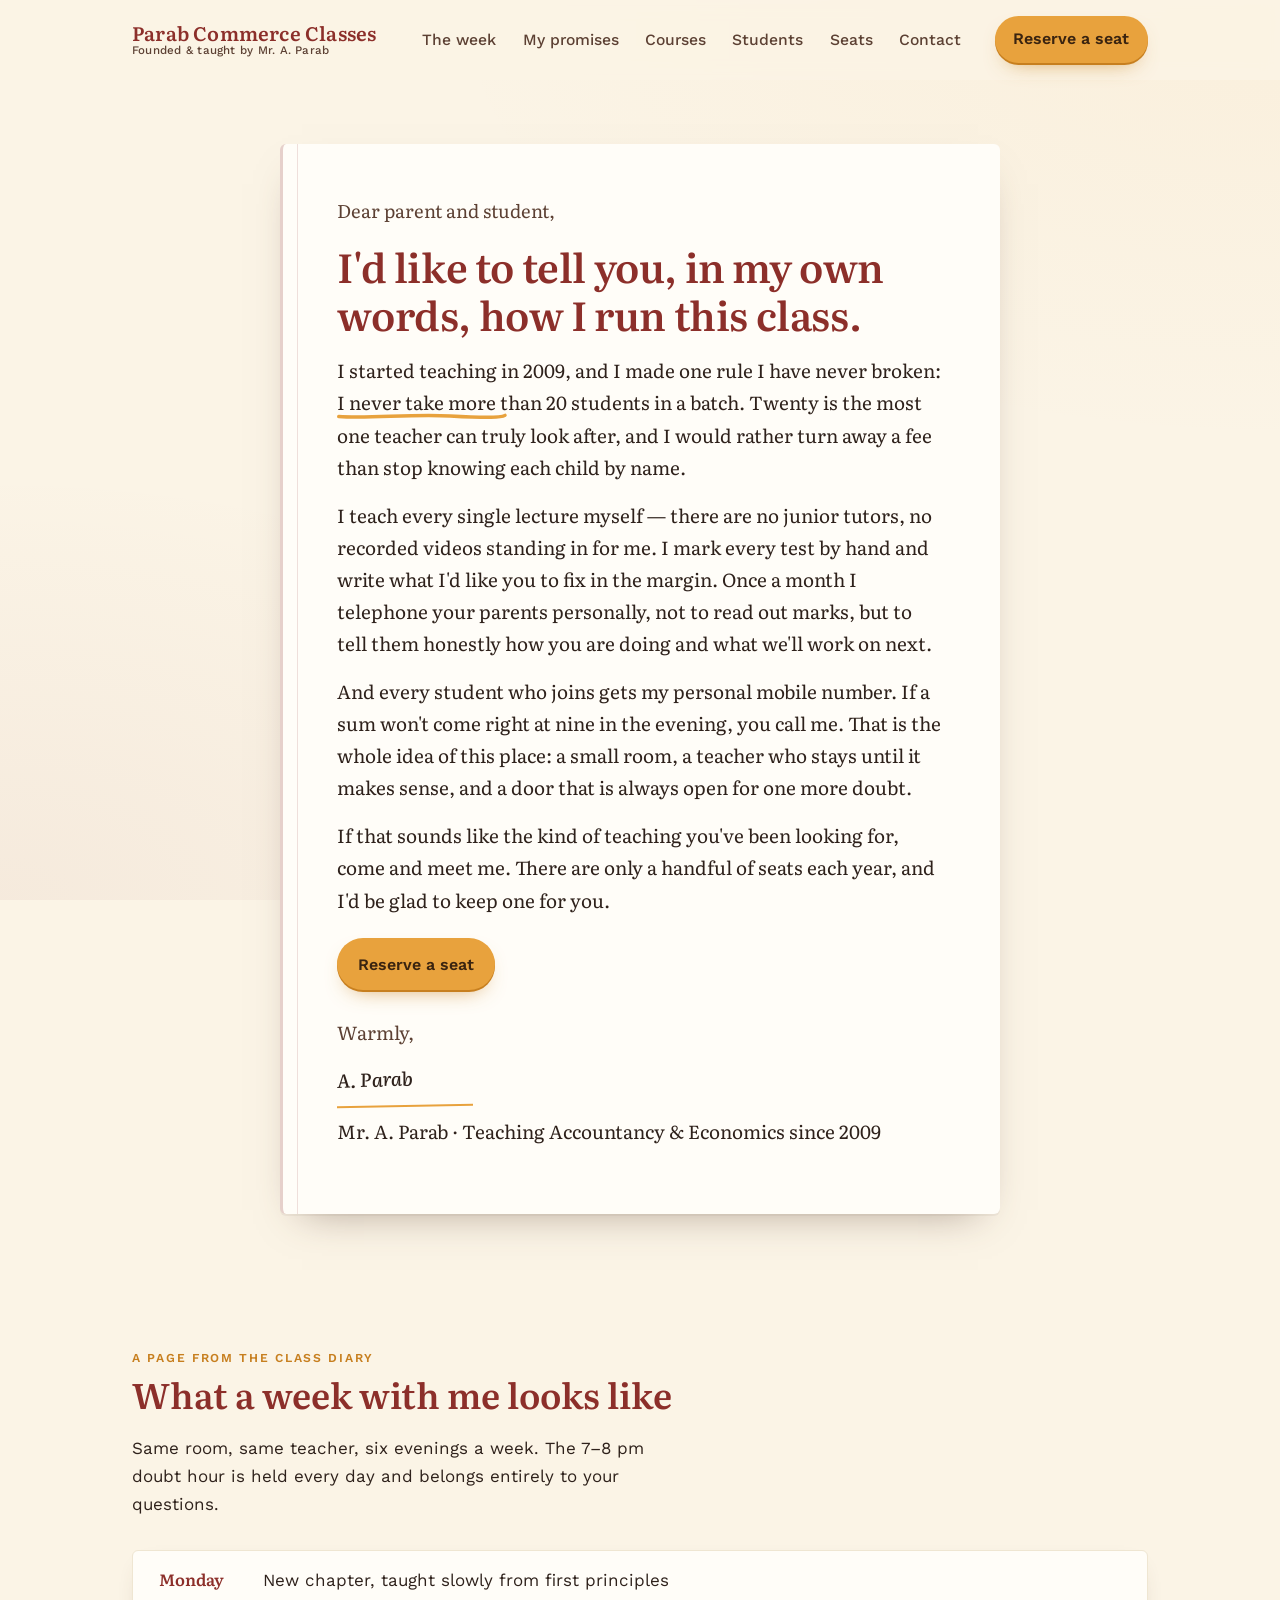
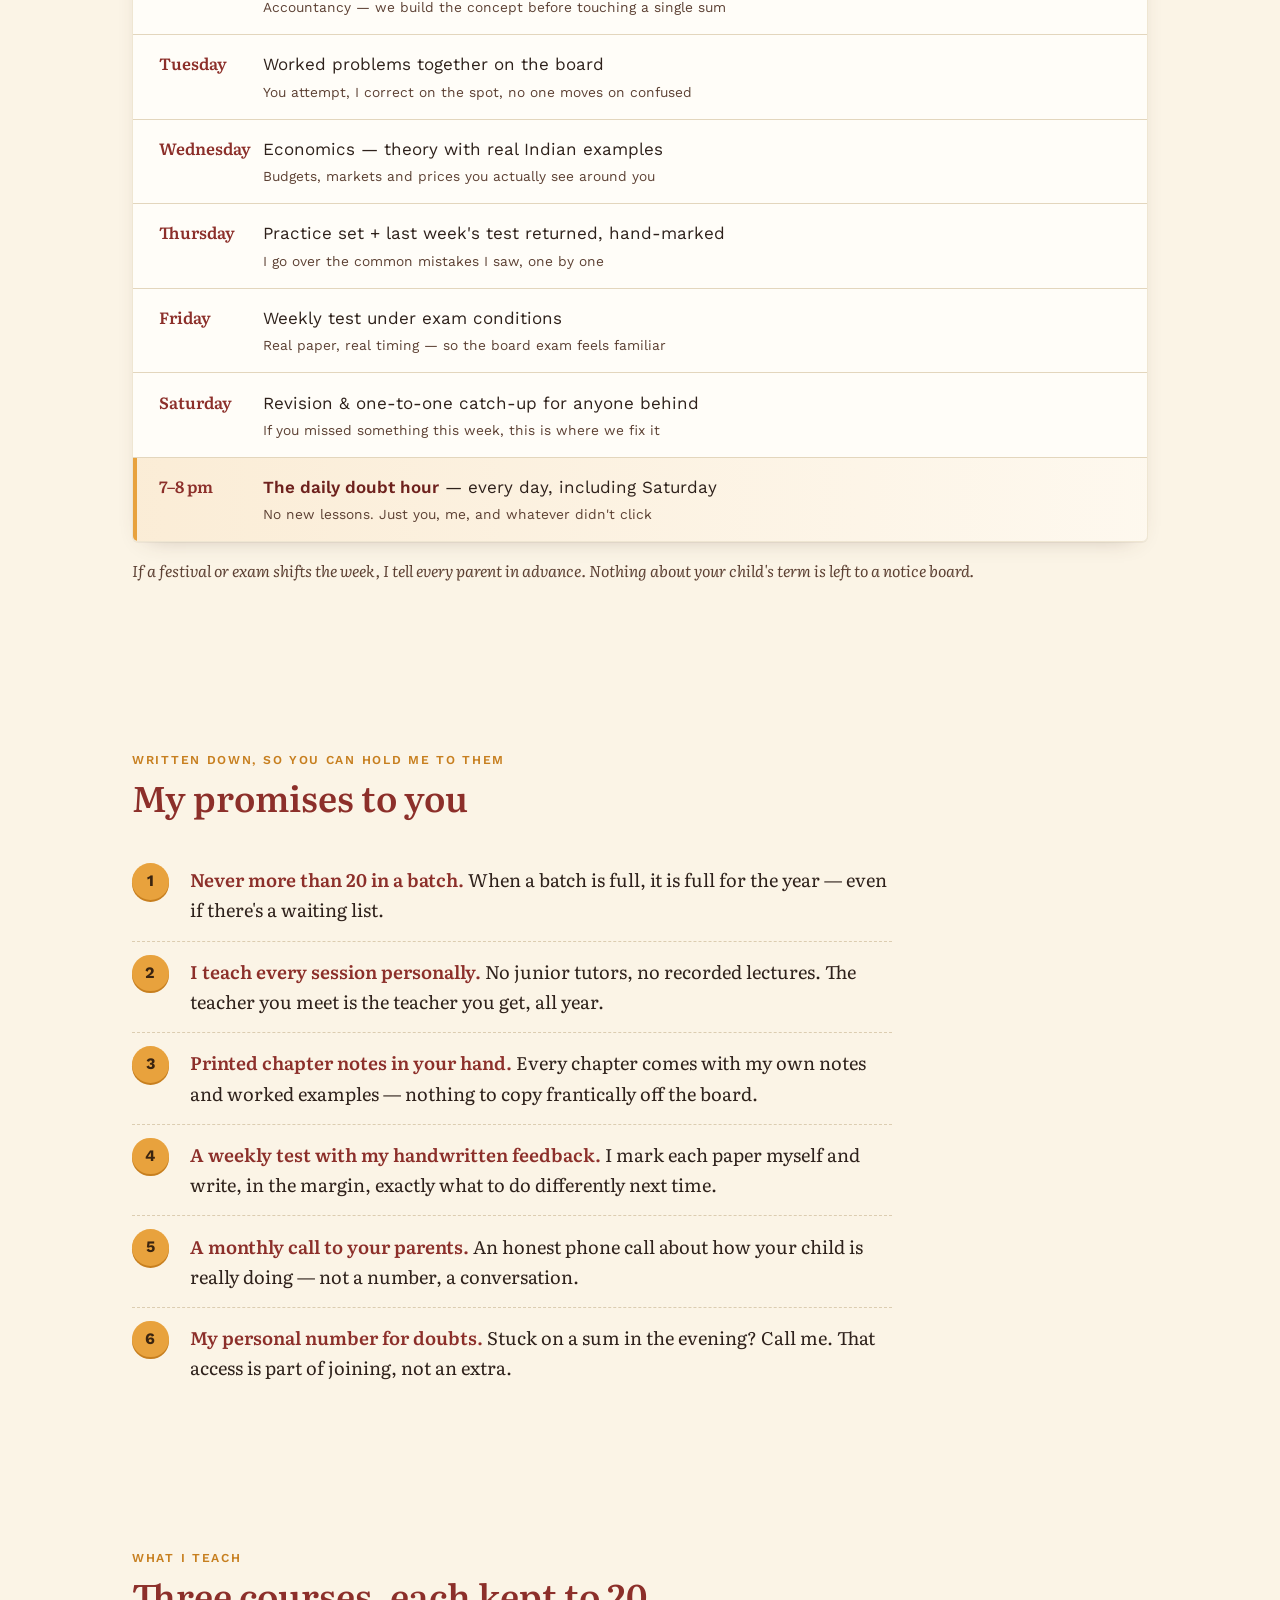
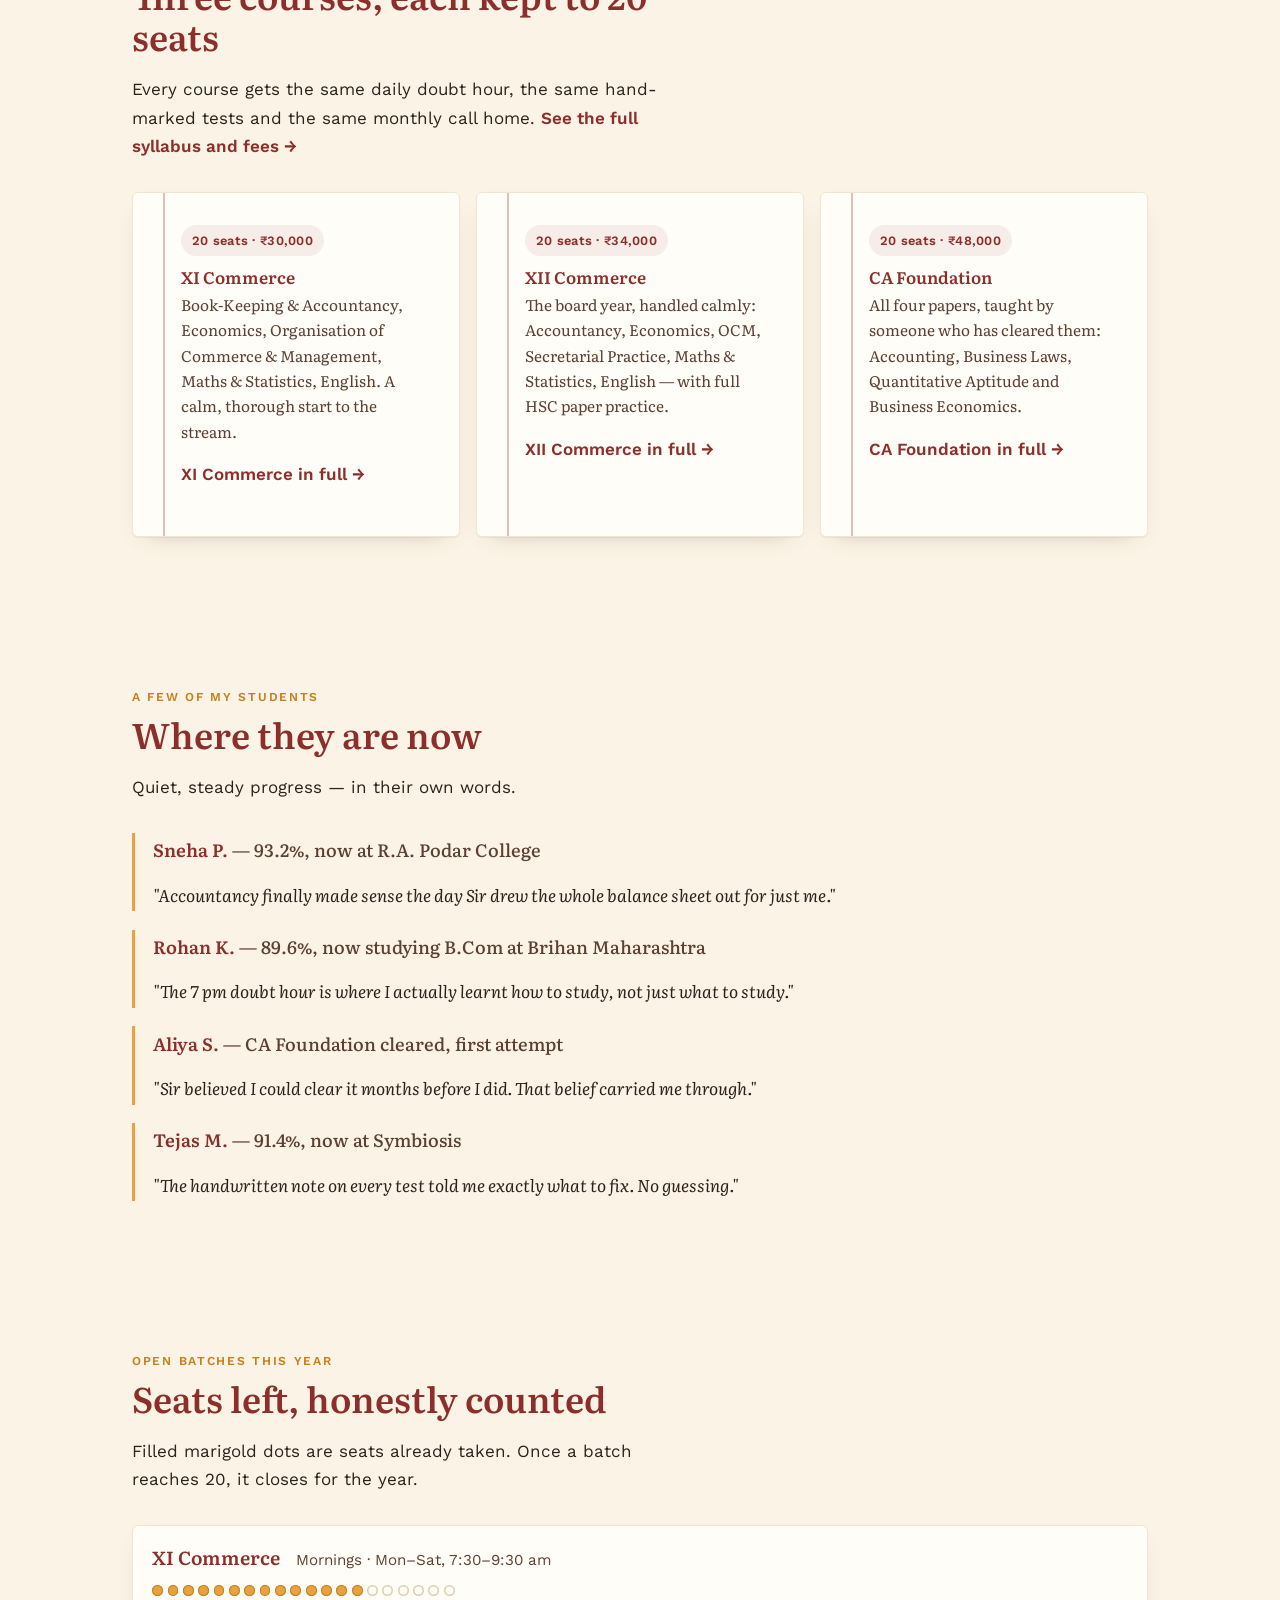
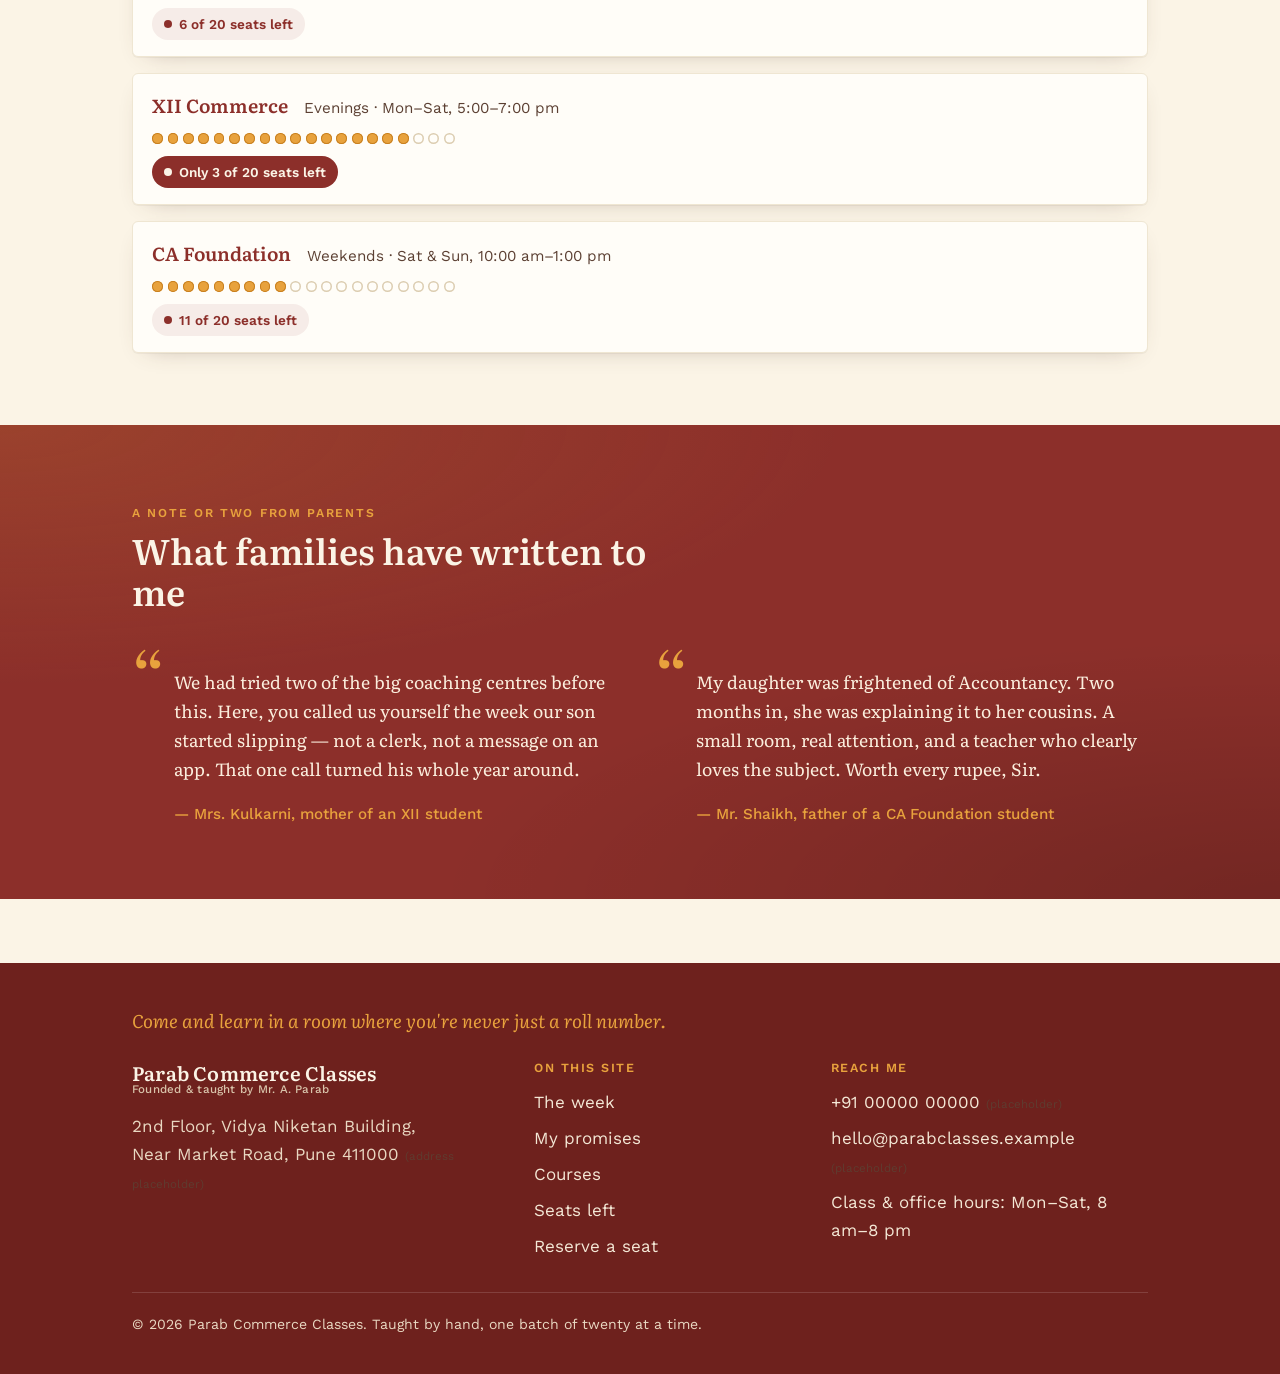
==== commit b19a929b: "Redesign all three sites: content-led editorial, no photos/placeholders Soni = commerce prospectus/a" ====
--- a/parab-classes/index.html
+++ b/parab-classes/index.html
@@ -3,12 +3,12 @@
 <head>
   <meta charset="UTF-8" />
   <meta name="viewport" content="width=device-width, initial-scale=1.0" />
-  <title>Parab Commerce Classes — Personal, founder-led commerce coaching in Pune</title>
-  <meta name="description" content="Small, limited-seat commerce batches taught personally by Parab Sir. XI, XII Commerce and CA Foundation in a warm, hand-held learning home — daily doubt hour, hand-marked tests, calls home." />
-  <link rel="icon" href="data:image/svg+xml,%3Csvg xmlns='http://www.w3.org/2000/svg' viewBox='0 0 32 32'%3E%3Crect width='32' height='32' rx='8' fill='%238C2F2A'/%3E%3Crect x='2.5' y='2.5' width='27' height='27' rx='6.5' fill='none' stroke='%23E8A23D' stroke-width='1.6' opacity='0.7'/%3E%3Ctext x='16' y='23' font-family='Georgia, serif' font-size='20' font-weight='700' fill='%23FBF4E6' text-anchor='middle'%3EP%3C/text%3E%3C/svg%3E" />
+  <title>Parab Commerce Classes — a small, personally taught commerce class</title>
+  <meta name="description" content="A letter from Parab Sir: never more than 20 students a batch, every lecture taught by me, a monthly call to your parents, and my personal number for doubts. XI &amp; XII Commerce and CA Foundation since 2009." />
+  <link rel="icon" href="data:image/svg+xml,%3Csvg xmlns='http://www.w3.org/2000/svg' viewBox='0 0 32 32'%3E%3Crect width='32' height='32' rx='8' fill='%238C2F2A'/%3E%3Ctext x='16' y='23' font-family='Georgia, serif' font-size='20' font-weight='700' fill='%23FBF4E6' text-anchor='middle'%3EP%3C/text%3E%3C/svg%3E" />
   <link rel="preconnect" href="https://fonts.googleapis.com" />
   <link rel="preconnect" href="https://fonts.gstatic.com" crossorigin />
-  <link href="https://fonts.googleapis.com/css2?family=Literata:ital,wght@0,400;0,500;0,600;1,400;1,500&family=Work+Sans:ital,wght@0,400;0,500;0,600;1,400&display=swap" rel="stylesheet" />
+  <link href="https://fonts.googleapis.com/css2?family=Literata:ital,wght@0,400;0,500;0,600;1,400;1,500&amp;family=Work+Sans:ital,wght@0,400;0,500;0,600;1,400&amp;display=swap" rel="stylesheet" />
   <link rel="stylesheet" href="css/styles.css" />
   <script src="js/main.js" defer></script>
 </head>
@@ -20,269 +20,235 @@
     <div class="container">
       <nav class="nav" id="nav" aria-label="Primary">
         <a class="brand" href="index.html">
-          <span class="badge" aria-hidden="true">P</span>
-          <span>Parab Commerce Classes</span>
+          <span class="brand-name">Parab Commerce Classes</span>
+          <span class="brand-sub">Founded &amp; taught by Mr. A. Parab</span>
         </a>
         <button class="nav-toggle" id="navToggle" aria-expanded="false" aria-controls="navLinks" aria-label="Open menu">
-          <svg width="24" height="24" viewBox="0 0 24 24" fill="none" stroke="currentColor" stroke-width="2" stroke-linecap="round"><path d="M4 6h16M4 12h16M4 18h16"/></svg>
+          <svg width="24" height="24" viewBox="0 0 24 24" fill="none" stroke="currentColor" stroke-width="2" stroke-linecap="round" aria-hidden="true"><path d="M4 6h16M4 12h16M4 18h16"/></svg>
         </button>
         <ul class="nav-links" id="navLinks">
+          <li><a href="#week">The week</a></li>
+          <li><a href="#promises">My promises</a></li>
           <li><a href="courses.html">Courses</a></li>
-          <li><a href="#founder">Founder</a></li>
-          <li><a href="#results">Results</a></li>
-          <li><a href="#batches">Batches</a></li>
+          <li><a href="#results">Students</a></li>
+          <li><a href="#seats">Seats</a></li>
           <li><a href="contact.html">Contact</a></li>
         </ul>
-        <a class="btn btn-primary nav-cta" href="#enquiry">Reserve a Seat</a>
+        <a class="btn btn-primary nav-cta" href="contact.html">Reserve a seat</a>
       </nav>
     </div>
   </header>
 
   <main id="main">
 
-    <!-- ===================== Hero ===================== -->
-    <section class="hero">
-      <div class="container hero-grid">
-        <div class="hero-copy">
-          <p class="eyebrow">A neighbourhood institute, not a coaching factory</p>
-          <h1><span class="underline-squiggle">Taught by one teacher</span> who remembers your name.</h1>
-          <p class="lead">Parab Commerce Classes runs small, limited-seat batches where every doubt is heard and every student is followed personally — from the first ledger entry to the final HSC paper.</p>
-          <div class="hero-actions">
-            <a class="btn btn-primary" href="#enquiry">Reserve a seat</a>
-            <a class="text-link" href="#founder">Meet Parab Sir &rarr;</a>
-          </div>
-        </div>
-        <div class="hero-media">
-          <figure class="photo-frame">
-            <div class="portrait" role="img" aria-label="Parab Sir, the founder, standing beside a chalkboard mid-explanation, chalk in hand, leaning toward a small group of attentive students">
-              <span>Parab Sir at the chalkboard, mid-explanation</span>
+    <!-- ===================== HERO — the letter ===================== -->
+    <section class="hero" aria-labelledby="letter-h">
+      <div class="container">
+        <article class="letter reveal">
+          <p class="salutation">Dear parent and student,</p>
+          <h1 id="letter-h">I'd like to tell you, in my own words, how I run this class.</h1>
+
+          <p>I started teaching in 2009, and I made one rule I have never broken:
+            <span class="mark">I never take more than 20 students in a batch.<svg class="mark-line" viewBox="0 0 300 14" preserveAspectRatio="none" aria-hidden="true"><path d="M3 8 C 60 12, 130 3, 200 7 S 290 10, 297 6"/></svg></span>
+            Twenty is the most one teacher can truly look after, and I would rather turn away a fee than stop knowing each child by name.</p>
+
+          <p>I teach every single lecture myself &mdash; there are no junior tutors, no recorded videos standing in for me. I mark every test by hand and write what I'd like you to fix in the margin. Once a month I telephone your parents personally, not to read out marks, but to tell them honestly how you are doing and what we'll work on next.</p>
+
+          <p>And every student who joins gets my personal mobile number. If a sum won't come right at nine in the evening, you call me. That is the whole idea of this place: a small room, a teacher who stays until it makes sense, and a door that is always open for one more doubt.</p>
+
+          <p>If that sounds like the kind of teaching you've been looking for, come and meet me. There are only a handful of seats each year, and I'd be glad to keep one for you.</p>
+
+          <p class="inline-cta"><a class="btn btn-primary" href="contact.html">Reserve a seat</a></p>
+
+          <p class="signoff">Warmly,</p>
+          <p class="signature">A. Parab</p>
+          <span class="signature-line" aria-hidden="true"></span>
+          <p class="tenure">Mr. A. Parab &middot; Teaching Accountancy &amp; Economics since 2009</p>
+        </article>
+      </div>
+    </section>
+
+    <!-- ===================== WHAT A WEEK LOOKS LIKE ===================== -->
+    <section class="section" id="week" aria-labelledby="week-h">
+      <div class="container">
+        <div class="section-head reveal">
+          <p class="kicker">A page from the class diary</p>
+          <h2 id="week-h">What a week with me looks like</h2>
+          <p>Same room, same teacher, six evenings a week. The 7&ndash;8 pm doubt hour is held every day and belongs entirely to your questions.</p>
+        </div>
+
+        <div class="diary reveal" role="table" aria-label="Weekly class timetable">
+          <div class="diary-row" role="row">
+            <span class="day" role="rowheader">Monday</span>
+            <span class="topic" role="cell">New chapter, taught slowly from first principles<small>Accountancy &mdash; we build the concept before touching a single sum</small></span>
+          </div>
+          <div class="diary-row" role="row">
+            <span class="day" role="rowheader">Tuesday</span>
+            <span class="topic" role="cell">Worked problems together on the board<small>You attempt, I correct on the spot, no one moves on confused</small></span>
+          </div>
+          <div class="diary-row" role="row">
+            <span class="day" role="rowheader">Wednesday</span>
+            <span class="topic" role="cell">Economics &mdash; theory with real Indian examples<small>Budgets, markets and prices you actually see around you</small></span>
+          </div>
+          <div class="diary-row" role="row">
+            <span class="day" role="rowheader">Thursday</span>
+            <span class="topic" role="cell">Practice set + last week's test returned, hand-marked<small>I go over the common mistakes I saw, one by one</small></span>
+          </div>
+          <div class="diary-row" role="row">
+            <span class="day" role="rowheader">Friday</span>
+            <span class="topic" role="cell">Weekly test under exam conditions<small>Real paper, real timing &mdash; so the board exam feels familiar</small></span>
+          </div>
+          <div class="diary-row" role="row">
+            <span class="day" role="rowheader">Saturday</span>
+            <span class="topic" role="cell">Revision &amp; one-to-one catch-up for anyone behind<small>If you missed something this week, this is where we fix it</small></span>
+          </div>
+          <div class="diary-row doubt" role="row">
+            <span class="day" role="rowheader">7&ndash;8 pm</span>
+            <span class="topic" role="cell"><strong>The daily doubt hour</strong> &mdash; every day, including Saturday<small>No new lessons. Just you, me, and whatever didn't click</small></span>
+          </div>
+        </div>
+        <p class="diary-note">If a festival or exam shifts the week, I tell every parent in advance. Nothing about your child's term is left to a notice board.</p>
+      </div>
+    </section>
+
+    <!-- ===================== MY PROMISES ===================== -->
+    <section class="section" id="promises" aria-labelledby="promises-h">
+      <div class="container">
+        <div class="section-head reveal">
+          <p class="kicker">Written down, so you can hold me to them</p>
+          <h2 id="promises-h">My promises to you</h2>
+        </div>
+        <ol class="promises reveal">
+          <li><strong>Never more than 20 in a batch.</strong> When a batch is full, it is full for the year &mdash; even if there's a waiting list.</li>
+          <li><strong>I teach every session personally.</strong> No junior tutors, no recorded lectures. The teacher you meet is the teacher you get, all year.</li>
+          <li><strong>Printed chapter notes in your hand.</strong> Every chapter comes with my own notes and worked examples &mdash; nothing to copy frantically off the board.</li>
+          <li><strong>A weekly test with my handwritten feedback.</strong> I mark each paper myself and write, in the margin, exactly what to do differently next time.</li>
+          <li><strong>A monthly call to your parents.</strong> An honest phone call about how your child is really doing &mdash; not a number, a conversation.</li>
+          <li><strong>My personal number for doubts.</strong> Stuck on a sum in the evening? Call me. That access is part of joining, not an extra.</li>
+        </ol>
+      </div>
+    </section>
+
+    <!-- ===================== COURSES (preview) ===================== -->
+    <section class="section" id="courses" aria-labelledby="courses-h">
+      <div class="container">
+        <div class="section-head reveal">
+          <p class="kicker">What I teach</p>
+          <h2 id="courses-h">Three courses, each kept to 20 seats</h2>
+          <p>Every course gets the same daily doubt hour, the same hand-marked tests and the same monthly call home. <a class="ink-link" href="courses.html">See the full syllabus and fees</a></p>
+        </div>
+        <div class="courses-stack preview reveal">
+          <article class="notebook course-mini">
+            <span class="tag">20 seats &middot; &#8377;30,000</span>
+            <h3>XI Commerce</h3>
+            <p class="subs">Book-Keeping &amp; Accountancy, Economics, Organisation of Commerce &amp; Management, Maths &amp; Statistics, English. A calm, thorough start to the stream.</p>
+            <p><a class="ink-link" href="courses.html#xi">XI Commerce in full</a></p>
+          </article>
+          <article class="notebook course-mini">
+            <span class="tag">20 seats &middot; &#8377;34,000</span>
+            <h3>XII Commerce</h3>
+            <p class="subs">The board year, handled calmly: Accountancy, Economics, OCM, Secretarial Practice, Maths &amp; Statistics, English &mdash; with full HSC paper practice.</p>
+            <p><a class="ink-link" href="courses.html#xii">XII Commerce in full</a></p>
+          </article>
+          <article class="notebook course-mini">
+            <span class="tag">20 seats &middot; &#8377;48,000</span>
+            <h3>CA Foundation</h3>
+            <p class="subs">All four papers, taught by someone who has cleared them: Accounting, Business Laws, Quantitative Aptitude and Business Economics.</p>
+            <p><a class="ink-link" href="courses.html#ca">CA Foundation in full</a></p>
+          </article>
+        </div>
+      </div>
+    </section>
+
+    <!-- ===================== RESULTS / STUDENTS ===================== -->
+    <section class="section" id="results" aria-labelledby="results-h">
+      <div class="container">
+        <div class="section-head reveal">
+          <p class="kicker">A few of my students</p>
+          <h2 id="results-h">Where they are now</h2>
+          <p>Quiet, steady progress &mdash; in their own words.</p>
+        </div>
+        <ul class="results-list reveal">
+          <li>
+            <p class="who">Sneha P. <span class="score">&mdash; 93.2%, now at R.A. Podar College</span></p>
+            <p class="quote">"Accountancy finally made sense the day Sir drew the whole balance sheet out for just me."</p>
+          </li>
+          <li>
+            <p class="who">Rohan K. <span class="score">&mdash; 89.6%, now studying B.Com at Brihan Maharashtra</span></p>
+            <p class="quote">"The 7 pm doubt hour is where I actually learnt how to study, not just what to study."</p>
+          </li>
+          <li>
+            <p class="who">Aliya S. <span class="score">&mdash; CA Foundation cleared, first attempt</span></p>
+            <p class="quote">"Sir believed I could clear it months before I did. That belief carried me through."</p>
+          </li>
+          <li>
+            <p class="who">Tejas M. <span class="score">&mdash; 91.4%, now at Symbiosis</span></p>
+            <p class="quote">"The handwritten note on every test told me exactly what to fix. No guessing."</p>
+          </li>
+        </ul>
+      </div>
+    </section>
+
+    <!-- ===================== SEATS / SCARCITY ===================== -->
+    <section class="section" id="seats" aria-labelledby="seats-h">
+      <div class="container">
+        <div class="section-head reveal">
+          <p class="kicker">Open batches this year</p>
+          <h2 id="seats-h">Seats left, honestly counted</h2>
+          <p>Filled marigold dots are seats already taken. Once a batch reaches 20, it closes for the year.</p>
+        </div>
+        <ul class="batch-list reveal">
+          <li class="batch-row">
+            <div class="b-head">
+              <span class="b-name">XI Commerce</span>
+              <span class="b-time">Mornings &middot; Mon&ndash;Sat, 7:30&ndash;9:30 am</span>
             </div>
-            <figcaption>Parab Sir, in class — where he is every single day.</figcaption>
-          </figure>
-          <div class="quote-card">
-            Every student is mine until they pass.
-            <cite>— Parab Sir</cite>
-          </div>
-        </div>
-      </div>
-    </section>
-
-    <!-- ===================== Why students stay ===================== -->
-    <section class="section" aria-labelledby="why-h">
-      <div class="container">
-        <div class="section-head">
-          <p class="eyebrow">Why students stay</p>
-          <h2 id="why-h">Small by choice, personal by promise.</h2>
-        </div>
-        <div class="card-grid three">
-          <article class="card">
-            <span class="icon" aria-hidden="true">
-              <svg width="26" height="26" viewBox="0 0 24 24" fill="none" stroke="currentColor" stroke-width="1.7" stroke-linecap="round" stroke-linejoin="round"><circle cx="12" cy="8" r="3.4"/><path d="M5 20v-1a5 5 0 0 1 5-5h4a5 5 0 0 1 5 5v1"/><path d="M12 8c1.4 1.2 1.4 2.6 0 3.6"/></svg>
+            <span class="seat-dots" role="img" aria-label="14 of 20 seats taken, 6 seats left">
+              <span class="dot"></span><span class="dot"></span><span class="dot"></span><span class="dot"></span><span class="dot"></span><span class="dot"></span><span class="dot"></span><span class="dot"></span><span class="dot"></span><span class="dot"></span><span class="dot"></span><span class="dot"></span><span class="dot"></span><span class="dot"></span><span class="dot empty"></span><span class="dot empty"></span><span class="dot empty"></span><span class="dot empty"></span><span class="dot empty"></span><span class="dot empty"></span>
             </span>
-            <h3>Max 20 per batch</h3>
-            <p>Seats are capped at twenty so Parab Sir can sit beside each student and know exactly where they struggle.</p>
-          </article>
-          <article class="card">
-            <span class="icon" aria-hidden="true">
-              <svg width="26" height="26" viewBox="0 0 24 24" fill="none" stroke="currentColor" stroke-width="1.7" stroke-linecap="round" stroke-linejoin="round"><circle cx="12" cy="13" r="8"/><path d="M12 8.5v4.5l3 1.6"/><path d="M9 2.5h6"/><path d="M19.5 5.5l1.5 1.5"/></svg>
+            <span class="seats-pill"><span class="seat-dot" aria-hidden="true"></span>6 of 20 seats left</span>
+          </li>
+          <li class="batch-row">
+            <div class="b-head">
+              <span class="b-name">XII Commerce</span>
+              <span class="b-time">Evenings &middot; Mon&ndash;Sat, 5:00&ndash;7:00 pm</span>
+            </div>
+            <span class="seat-dots" role="img" aria-label="17 of 20 seats taken, 3 seats left">
+              <span class="dot"></span><span class="dot"></span><span class="dot"></span><span class="dot"></span><span class="dot"></span><span class="dot"></span><span class="dot"></span><span class="dot"></span><span class="dot"></span><span class="dot"></span><span class="dot"></span><span class="dot"></span><span class="dot"></span><span class="dot"></span><span class="dot"></span><span class="dot"></span><span class="dot"></span><span class="dot empty"></span><span class="dot empty"></span><span class="dot empty"></span>
             </span>
-            <h3>Daily doubt hour</h3>
-            <p>One hour, every single day, set aside only for questions — no slides, no rush, just clearing what didn't click.</p>
-          </article>
-          <article class="card">
-            <span class="icon" aria-hidden="true">
-              <svg width="26" height="26" viewBox="0 0 24 24" fill="none" stroke="currentColor" stroke-width="1.7" stroke-linecap="round" stroke-linejoin="round"><path d="M4 5.5a1.6 1.6 0 0 1 1.6-1.6h2a1.4 1.4 0 0 1 1.4 1.2c.1.8.3 1.6.6 2.3a1.4 1.4 0 0 1-.4 1.6L8 10.2a13 13 0 0 0 5.8 5.8l1.2-1.2a1.4 1.4 0 0 1 1.6-.4c.7.3 1.5.5 2.3.6a1.4 1.4 0 0 1 1.2 1.4v2a1.6 1.6 0 0 1-1.7 1.6A16 16 0 0 1 4 5.7z"/><path d="M14.5 6.5a3 3 0 0 1 3 3"/></svg>
+            <span class="seats-pill is-low"><span class="seat-dot" aria-hidden="true"></span>Only 3 of 20 seats left</span>
+          </li>
+          <li class="batch-row">
+            <div class="b-head">
+              <span class="b-name">CA Foundation</span>
+              <span class="b-time">Weekends &middot; Sat &amp; Sun, 10:00 am&ndash;1:00 pm</span>
+            </div>
+            <span class="seat-dots" role="img" aria-label="9 of 20 seats taken, 11 seats left">
+              <span class="dot"></span><span class="dot"></span><span class="dot"></span><span class="dot"></span><span class="dot"></span><span class="dot"></span><span class="dot"></span><span class="dot"></span><span class="dot"></span><span class="dot empty"></span><span class="dot empty"></span><span class="dot empty"></span><span class="dot empty"></span><span class="dot empty"></span><span class="dot empty"></span><span class="dot empty"></span><span class="dot empty"></span><span class="dot empty"></span><span class="dot empty"></span><span class="dot empty"></span>
             </span>
-            <h3>Progress calls to parents</h3>
-            <p>Regular personal calls home, so families always know how their child is really doing — not just at result time.</p>
-          </article>
-        </div>
-      </div>
-    </section>
-
-    <!-- ===================== Founder ===================== -->
-    <section class="section" id="founder" aria-labelledby="founder-h">
-      <div class="container founder-grid">
-        <figure class="photo-frame">
-          <div class="portrait" role="img" aria-label="Parab Sir, the founder, seated at a wooden desk with an open ledger and his reading glasses, looking up warmly toward the viewer">
-            <span>Parab Sir at his desk, ledger open</span>
-          </div>
-          <figcaption>Fifteen years. The same desk, the same promise.</figcaption>
-        </figure>
-        <div>
-          <p class="eyebrow">The teacher behind the desk</p>
-          <h2 id="founder-h"><span class="underline-squiggle">Meet Parab Sir</span></h2>
-          <p>For fifteen years, Parab Sir has taught Accountancy and Economics the slow, honest way — building each idea from the ground up until it stops feeling like a subject and starts feeling like common sense.</p>
-          <p>A former Chartered Accountant, he left a busy practice because he missed the part he loved most: explaining. He started these classes from a single rented room with nine students, and the rule has never changed — keep batches small, learn every name, and stay until the child truly understands.</p>
-          <p>Today the room is fuller, but the promise is the same. He still marks every test by hand and still picks up the phone himself when a parent calls.</p>
-          <ul class="founder-stats">
-            <li><span class="stat-num" data-count="15" data-suffix="+">15+</span><span class="stat-label">years teaching</span></li>
-            <li><span class="stat-num" data-count="20">20</span><span class="stat-label">students per batch, max</span></li>
-            <li><span class="stat-num" data-count="9">9</span><span class="stat-label">students in the first room</span></li>
-          </ul>
-          <p class="signature" aria-hidden="true">Parab Sir<small>Founder &amp; Teacher</small></p>
-        </div>
-      </div>
-    </section>
-
-    <!-- ===================== Courses ===================== -->
-    <section class="section" id="courses" aria-labelledby="courses-h">
-      <div class="container">
-        <div class="section-head">
-          <p class="eyebrow">What we teach</p>
-          <h2 id="courses-h">Three batches, each kept small.</h2>
-        </div>
-        <div class="card-grid three">
-          <article class="notebook">
-            <span class="tag">20 seats</span>
-            <h3>XI Commerce</h3>
-            <p>Book-Keeping &amp; Accountancy, Economics, Organisation of Commerce, Mathematics &amp; Statistics.</p>
-            <p class="price">&#8377;28,000 <span class="per">/ year</span></p>
-            <p><a class="text-link" href="courses.html#xi">Reserve &rarr;</a></p>
-          </article>
-          <article class="notebook">
-            <span class="tag">20 seats</span>
-            <h3>XII Commerce</h3>
-            <p>Board-focused Accountancy, Economics, OCM and Maths with full HSC paper practice and revision rounds.</p>
-            <p class="price">&#8377;32,000 <span class="per">/ year</span></p>
-            <p><a class="text-link" href="courses.html#xii">Reserve &rarr;</a></p>
-          </article>
-          <article class="notebook">
-            <span class="tag">20 seats</span>
-            <h3>CA Foundation</h3>
-            <p>Accounting, Business Laws, Quantitative Aptitude and Business Economics, taught by a former CA.</p>
-            <p class="price">&#8377;45,000 <span class="per">/ course</span></p>
-            <p><a class="text-link" href="courses.html#ca">Reserve &rarr;</a></p>
-          </article>
-        </div>
-      </div>
-    </section>
-
-    <!-- ===================== Results ===================== -->
-    <section class="section" id="results" aria-labelledby="results-h">
-      <div class="container">
-        <div class="section-head">
-          <p class="eyebrow">Results that stay with you</p>
-          <h2 id="results-h">Quiet, steady, real progress.</h2>
-        </div>
-        <div class="card-grid three">
-          <article class="card student-card">
-            <div class="portrait" role="img" aria-label="Warm portrait placeholder of student Aarti Deshmukh">
-              <span>Aarti D.</span>
-            </div>
-            <p class="score">94% &middot; HSC 2025</p>
-            <h3>Aarti Deshmukh</h3>
-            <blockquote>"Accounts finally made sense the day Sir drew it out for just me."</blockquote>
-          </article>
-          <article class="card student-card">
-            <div class="portrait" role="img" aria-label="Warm portrait placeholder of student Rohan Patil">
-              <span>Rohan P.</span>
-            </div>
-            <p class="score">91% &middot; HSC 2025</p>
-            <h3>Rohan Patil</h3>
-            <blockquote>"The daily doubt hour is where I actually learned to study."</blockquote>
-          </article>
-          <article class="card student-card">
-            <div class="portrait" role="img" aria-label="Warm portrait placeholder of student Sana Shaikh">
-              <span>Sana S.</span>
-            </div>
-            <p class="score">CA Foundation &middot; Cleared 2025</p>
-            <h3>Sana Shaikh</h3>
-            <blockquote>"He believed I could clear it before I did. That mattered."</blockquote>
-          </article>
-        </div>
-      </div>
-    </section>
-
-    <!-- ===================== Batches ===================== -->
-    <section class="section" id="batches" aria-labelledby="batches-h">
-      <div class="container">
-        <div class="section-head">
-          <p class="eyebrow">Open batches &mdash; seats fill fast</p>
-          <h2 id="batches-h"><span class="underline-squiggle">Limited seats</span>, on purpose.</h2>
-          <p>Filled dots are seats already taken. Once a batch is full, it stays full for the year.</p>
-        </div>
-        <ul class="batch-list">
-          <li class="batch-row">
-            <span class="b-name">XI Commerce</span>
-            <span class="b-time">Mornings &middot; 7:30&ndash;9:30 AM</span>
-            <span class="seats" role="img" aria-label="6 of 20 seats left">
-              <span class="dot"></span><span class="dot"></span><span class="dot"></span><span class="dot"></span><span class="dot"></span><span class="dot"></span><span class="dot"></span><span class="dot"></span><span class="dot"></span><span class="dot"></span><span class="dot"></span><span class="dot"></span><span class="dot"></span><span class="dot"></span><span class="dot empty"></span><span class="dot empty"></span><span class="dot empty"></span><span class="dot empty"></span><span class="dot empty"></span><span class="dot empty"></span>
-              <span class="seats-pill"><span class="seat-dot" aria-hidden="true"></span>6 seats left</span>
-            </span>
-          </li>
-          <li class="batch-row">
-            <span class="b-name">XII Commerce</span>
-            <span class="b-time">Evenings &middot; 5:00&ndash;7:00 PM</span>
-            <span class="seats" role="img" aria-label="3 of 20 seats left">
-              <span class="dot"></span><span class="dot"></span><span class="dot"></span><span class="dot"></span><span class="dot"></span><span class="dot"></span><span class="dot"></span><span class="dot"></span><span class="dot"></span><span class="dot"></span><span class="dot"></span><span class="dot"></span><span class="dot"></span><span class="dot"></span><span class="dot"></span><span class="dot"></span><span class="dot"></span><span class="dot empty"></span><span class="dot empty"></span><span class="dot empty"></span>
-              <span class="seats-pill is-low"><span class="seat-dot" aria-hidden="true"></span>3 seats left</span>
-            </span>
-          </li>
-          <li class="batch-row">
-            <span class="b-name">CA Foundation</span>
-            <span class="b-time">Weekends &middot; 10:00 AM&ndash;1:00 PM</span>
-            <span class="seats" role="img" aria-label="11 of 20 seats left">
-              <span class="dot"></span><span class="dot"></span><span class="dot"></span><span class="dot"></span><span class="dot"></span><span class="dot"></span><span class="dot"></span><span class="dot"></span><span class="dot"></span><span class="dot empty"></span><span class="dot empty"></span><span class="dot empty"></span><span class="dot empty"></span><span class="dot empty"></span><span class="dot empty"></span><span class="dot empty"></span><span class="dot empty"></span><span class="dot empty"></span><span class="dot empty"></span><span class="dot empty"></span>
-              <span class="seats-pill"><span class="seat-dot" aria-hidden="true"></span>11 seats left</span>
-            </span>
+            <span class="seats-pill"><span class="seat-dot" aria-hidden="true"></span>11 of 20 seats left</span>
           </li>
         </ul>
       </div>
     </section>
 
-    <!-- ===================== Parent testimonials ===================== -->
+    <!-- ===================== PARENT LETTERS (band) ===================== -->
     <section class="section band" aria-labelledby="parents-h">
       <div class="container">
-        <div class="section-head">
-          <p class="eyebrow">From parents</p>
-          <h2 id="parents-h">What families tell us.</h2>
-        </div>
-        <div class="testimonials">
-          <blockquote class="quote-tile">
-            <p>We had tried two big coaching centres before this. Here, Parab Sir actually called us himself when our son was slipping — not a clerk, not a message. That one call changed his whole year.</p>
-            <cite>— Mrs. Kulkarni, parent of an XII student</cite>
+        <div class="section-head reveal">
+          <p class="kicker">A note or two from parents</p>
+          <h2 id="parents-h">What families have written to me</h2>
+        </div>
+        <div class="letters-grid reveal">
+          <blockquote class="parent-letter">
+            <p>We had tried two of the big coaching centres before this. Here, you called us yourself the week our son started slipping &mdash; not a clerk, not a message on an app. That one call turned his whole year around.</p>
+            <cite>&mdash; Mrs. Kulkarni, mother of an XII student</cite>
           </blockquote>
-          <blockquote class="quote-tile">
-            <p>My daughter was terrified of Accountancy. Within two months she was teaching her friends. Small batch, real attention, and a teacher who clearly loves what he does. Worth every rupee.</p>
-            <cite>— Mr. Shaikh, parent of a CA Foundation student</cite>
+          <blockquote class="parent-letter">
+            <p>My daughter was frightened of Accountancy. Two months in, she was explaining it to her cousins. A small room, real attention, and a teacher who clearly loves the subject. Worth every rupee, Sir.</p>
+            <cite>&mdash; Mr. Shaikh, father of a CA Foundation student</cite>
           </blockquote>
         </div>
-      </div>
-    </section>
-
-    <!-- ===================== Enquiry form ===================== -->
-    <section class="section" id="enquiry" aria-labelledby="enquiry-h">
-      <div class="container">
-        <div class="section-head">
-          <p class="eyebrow">Reserve a seat</p>
-          <h2 id="enquiry-h">Hold your place before the batch fills.</h2>
-          <p>Leave your details and Parab Sir's office will call you back personally to confirm.</p>
-        </div>
-        <form class="form-wrap" action="#" method="post" novalidate>
-          <div class="field">
-            <label for="name">Your name</label>
-            <input type="text" id="name" name="name" autocomplete="name" required />
-          </div>
-          <div class="field">
-            <label for="phone">Phone number</label>
-            <input type="tel" id="phone" name="phone" autocomplete="tel" inputmode="tel" required />
-          </div>
-          <div class="field">
-            <label for="class">Class you're enquiring for</label>
-            <select id="class" name="class" required>
-              <option value="" selected>Please choose&hellip;</option>
-              <option value="xi">XI Commerce</option>
-              <option value="xii">XII Commerce</option>
-              <option value="ca">CA Foundation</option>
-            </select>
-          </div>
-          <div class="field">
-            <label for="message">Anything you'd like to tell us?</label>
-            <textarea id="message" name="message"></textarea>
-          </div>
-          <button class="btn btn-primary" type="submit">Reserve your seat</button>
-        </form>
       </div>
     </section>
 
@@ -290,39 +256,40 @@
 
   <!-- ===================== Footer ===================== -->
   <footer class="site-footer">
-    <div class="container footer-grid">
-      <div>
-        <a class="brand" href="index.html">
-          <span class="badge" aria-hidden="true">P</span>
-          <span>Parab Commerce Classes</span>
-        </a>
-        <p style="margin-top:1rem;">
-          2nd Floor, Vidya Niketan Building,<br />
-          Near Market Road, Pune 411000
-          <span class="placeholder-tag">(address placeholder)</span>
-        </p>
-      </div>
-      <nav aria-label="Footer">
-        <h4>Explore</h4>
-        <ul class="footer-links">
-          <li><a href="courses.html">Courses</a></li>
-          <li><a href="#founder">Founder</a></li>
-          <li><a href="#results">Results</a></li>
-          <li><a href="#batches">Batches</a></li>
-          <li><a href="contact.html">Contact</a></li>
-        </ul>
-      </nav>
-      <div>
-        <h4>Reach us</h4>
-        <ul class="footer-links">
-          <li><a href="tel:+910000000000">+91 00000 00000 <span class="placeholder-tag">(placeholder)</span></a></li>
-          <li><a href="mailto:hello@parabclasses.example">hello@parabclasses.example <span class="placeholder-tag">(placeholder)</span></a></li>
-          <li>Mon&ndash;Sat, 8 AM&ndash;8 PM</li>
-        </ul>
-      </div>
-    </div>
     <div class="container">
-      <p class="footer-bottom">&copy; 2026 Parab Commerce Classes. Taught with care, one batch at a time.</p>
+      <p class="signoff-line">Come and learn in a room where you're never just a roll number.</p>
+      <div class="footer-grid">
+        <div>
+          <a class="brand" href="index.html">
+            <span class="brand-name">Parab Commerce Classes</span>
+            <span class="brand-sub">Founded &amp; taught by Mr. A. Parab</span>
+          </a>
+          <p style="margin-top:1rem;">
+            2nd Floor, Vidya Niketan Building,<br />
+            Near Market Road, Pune 411000
+            <span class="placeholder-tag">(address placeholder)</span>
+          </p>
+        </div>
+        <nav aria-label="Footer">
+          <h4>On this site</h4>
+          <ul class="footer-links">
+            <li><a href="#week">The week</a></li>
+            <li><a href="#promises">My promises</a></li>
+            <li><a href="courses.html">Courses</a></li>
+            <li><a href="#seats">Seats left</a></li>
+            <li><a href="contact.html">Reserve a seat</a></li>
+          </ul>
+        </nav>
+        <div>
+          <h4>Reach me</h4>
+          <ul class="footer-links">
+            <li><a href="tel:+910000000000">+91 00000 00000 <span class="placeholder-tag">(placeholder)</span></a></li>
+            <li><a href="mailto:hello@parabclasses.example">hello@parabclasses.example <span class="placeholder-tag">(placeholder)</span></a></li>
+            <li>Class &amp; office hours: Mon&ndash;Sat, 8 am&ndash;8 pm</li>
+          </ul>
+        </div>
+      </div>
+      <p class="footer-bottom">&copy; 2026 Parab Commerce Classes. Taught by hand, one batch of twenty at a time.</p>
     </div>
   </footer>
 
--- a/parab-classes/css/styles.css
+++ b/parab-classes/css/styles.css
@@ -1,916 +1,383 @@
-/* ============================================================
-   Parab Commerce Classes — shared stylesheet
-   A warm, founder-led commerce coaching institute.
-   Palette : maroon #8C2F2A · marigold #E8A23D · cocoa #5C4033
-             cream #FBF4E6 (surface) · card #FFFDF8
-   Type    : Literata (headlines) · Work Sans (body)
-   Notes   : mobile-first, responsive to 360px, AA contrast.
-             Marigold is used for fills/accents only — never as
-             body text on cream (fails AA). Cocoa/maroon carry text.
-   ============================================================ */
-
-/* ---- Design tokens -------------------------------------- */
+/* =========================================================
+   Parab Commerce Classes — "A letter from the teacher"
+   Warm, founder-led, notebook/diary aesthetic.
+   No images anywhere. Voice + typography do the work.
+   ========================================================= */
+
+/* ---------- Tokens ---------- */
 :root {
-  --maroon:        #8C2F2A;
-  --maroon-dark:   #6E211D;
-  --marigold:      #E8A23D;
-  --marigold-dark: #C9832A;
-  --cocoa:         #5C4033;
-  --cream:         #FBF4E6;
-  --card:          #FFFDF8;
-  --ink:           #2E211C;
-  --line:          #E3D6BE;
-
-  --font-head: "Literata", Georgia, "Times New Roman", serif;
-  --font-body: "Work Sans", system-ui, -apple-system, Segoe UI, sans-serif;
-
-  /* spacing scale */
-  --s-1: 0.25rem;
-  --s-2: 0.5rem;
-  --s-3: 0.75rem;
-  --s-4: 1rem;
-  --s-5: 1.5rem;
-  --s-6: 2rem;
-  --s-7: 3rem;
-  --s-8: 4.5rem;
-
-  --radius: 12px;
-  --radius-lg: 20px;
-  --maxw: 1120px;
-  --shadow: 0 6px 22px rgba(92, 64, 51, 0.12);
-  --shadow-sm: 0 2px 8px rgba(92, 64, 51, 0.10);
-  --shadow-lg: 0 18px 48px rgba(92, 64, 51, 0.20);
-
-  /* very faint warm paper texture — fibre flecks, not noise */
-  --paper-texture:
-    radial-gradient(circle at 18% 32%, rgba(140,47,42,0.020) 0 1px, transparent 1px),
-    radial-gradient(circle at 67% 18%, rgba(92,64,51,0.020) 0 1px, transparent 1px),
-    radial-gradient(circle at 82% 74%, rgba(140,47,42,0.018) 0 1px, transparent 1px),
-    radial-gradient(circle at 38% 88%, rgba(92,64,51,0.016) 0 1px, transparent 1px);
-}
-
-/* ---- Reset & base --------------------------------------- */
+  --maroon: #8C2F2A;      /* primary / brick */
+  --maroon-deep: #6E211D; /* darker maroon for bands */
+  --marigold: #E8A23D;    /* accent — fills & underlines only */
+  --marigold-deep: #C77F1F;
+  --cocoa: #5C4033;       /* secondary text */
+  --ink: #2E211B;         /* strong body text on cream */
+  --cream: #FBF4E6;       /* page */
+  --card: #FFFDF8;        /* cards */
+  --rule: #E3D6BD;        /* ruled lines on paper */
+  --rule-soft: #EFE6D2;
+  --hairline: #DCCDB1;
+
+  --maxw: 1080px;
+  --pad: clamp(1.1rem, 4vw, 2rem);
+  --radius: 4px;
+
+  --serif: "Literata", Georgia, "Times New Roman", serif;
+  --sans: "Work Sans", system-ui, -apple-system, "Segoe UI", sans-serif;
+
+  --shadow-soft: 0 1px 0 rgba(92,64,51,.06), 0 8px 24px -16px rgba(92,64,51,.45);
+  --shadow-lift: 0 2px 0 rgba(92,64,51,.06), 0 18px 40px -22px rgba(92,64,51,.5);
+}
+
+/* ---------- Reset / base ---------- */
 *, *::before, *::after { box-sizing: border-box; }
-
-html { scroll-behavior: smooth; }
-
+html { scroll-behavior: smooth; -webkit-text-size-adjust: 100%; }
+@media (prefers-reduced-motion: reduce) {
+  html { scroll-behavior: auto; }
+  *, *::before, *::after { animation-duration: .001ms !important; transition-duration: .001ms !important; animation-iteration-count: 1 !important; }
+}
 body {
   margin: 0;
-  font-family: var(--font-body);
+  font-family: var(--sans);
+  font-size: 1.0625rem;
+  line-height: 1.65;
   color: var(--ink);
-  background-color: var(--cream);
-  background-image: var(--paper-texture);
-  background-size: 240px 240px, 300px 300px, 220px 220px, 280px 280px;
+  background: var(--cream);
+  background-image:
+    radial-gradient(120% 90% at 100% 0%, rgba(232,162,61,.06), transparent 55%),
+    radial-gradient(100% 80% at 0% 100%, rgba(140,47,42,.05), transparent 60%);
   background-attachment: fixed;
-  line-height: 1.65;
-  font-size: 1.0625rem;
   -webkit-font-smoothing: antialiased;
-}
-
-h1, h2, h3, h4 {
-  font-family: var(--font-head);
-  color: var(--maroon);
-  line-height: 1.18;
-  margin: 0 0 var(--s-4);
-  font-weight: 600;
-}
-
-h1 { font-size: clamp(2rem, 5.5vw, 3.4rem); letter-spacing: -0.01em; }
-h2 { font-size: clamp(1.6rem, 3.6vw, 2.4rem); letter-spacing: -0.005em; }
-h3 { font-size: 1.3rem; }
-
-p { margin: 0 0 var(--s-4); }
-
-a { color: var(--maroon); }
-
-img { max-width: 100%; display: block; }
-
-ul { margin: 0 0 var(--s-4); padding-left: 1.2rem; }
-
-::selection { background: rgba(232,162,61,0.35); color: var(--maroon-dark); }
-
-/* ---- Accessibility helpers ------------------------------ */
+  text-rendering: optimizeLegibility;
+}
+h1, h2, h3, h4 { font-family: var(--serif); color: var(--maroon); line-height: 1.18; font-weight: 600; margin: 0 0 .5em; }
+h1 { font-size: clamp(2rem, 5.5vw, 3.1rem); letter-spacing: -.01em; }
+h2 { font-size: clamp(1.55rem, 3.6vw, 2.2rem); }
+h3 { font-size: clamp(1.15rem, 2vw, 1.35rem); }
+p { margin: 0 0 1rem; }
+a { color: var(--maroon); text-decoration-thickness: .08em; text-underline-offset: .18em; }
+strong { color: var(--maroon-deep); font-weight: 600; }
+ul { margin: 0 0 1rem; padding-left: 1.2rem; }
+
+:focus-visible {
+  outline: 3px solid var(--marigold-deep);
+  outline-offset: 2px;
+  border-radius: 2px;
+}
+
+.container { width: 100%; max-width: var(--maxw); margin-inline: auto; padding-inline: var(--pad); }
+
 .skip-link {
-  position: absolute;
-  left: -999px;
-  top: 0;
-  background: var(--maroon);
-  color: #fff;
-  padding: var(--s-2) var(--s-4);
-  border-radius: 0 0 var(--radius) 0;
-  z-index: 100;
-}
-.skip-link:focus { left: 0; }
-
-:focus-visible {
-  outline: 3px solid var(--marigold-dark);
-  outline-offset: 2px;
-  border-radius: 4px;
-}
-
-.visually-hidden {
-  position: absolute;
-  width: 1px; height: 1px;
-  padding: 0; margin: -1px;
-  overflow: hidden; clip: rect(0 0 0 0);
-  white-space: nowrap; border: 0;
-}
-
-/* ---- Layout --------------------------------------------- */
-.container {
-  width: 100%;
-  max-width: var(--maxw);
-  margin-inline: auto;
-  padding-inline: var(--s-5);
-}
-
-.section { padding-block: var(--s-8); }
-
-.section-head { max-width: 46rem; margin-bottom: var(--s-6); }
-
-.eyebrow {
-  font-family: var(--font-body);
-  text-transform: uppercase;
-  letter-spacing: 0.14em;
-  font-size: 0.78rem;
-  font-weight: 600;
-  color: var(--marigold-dark);
-  margin: 0 0 var(--s-2);
-  display: inline-block;
-  position: relative;
-  padding-bottom: 0.4em;
-}
-/* small hand-drawn marigold underline under every eyebrow */
-.eyebrow::after {
-  content: "";
-  position: absolute;
-  left: 0;
-  bottom: 0;
-  width: 2.4em;
-  height: 6px;
-  background-image: url("data:image/svg+xml,%3Csvg xmlns='http://www.w3.org/2000/svg' width='44' height='6' viewBox='0 0 44 6' preserveAspectRatio='none'%3E%3Cpath d='M1 4 C 10 1, 18 5, 26 3 S 40 1, 43 4' fill='none' stroke='%23E8A23D' stroke-width='2.4' stroke-linecap='round'/%3E%3C/svg%3E");
-  background-repeat: no-repeat;
-  background-size: 100% 100%;
-}
-
-/* Hand-drawn marigold underline accent under key headings */
-.underline-squiggle {
-  display: inline-block;
-  position: relative;
-}
-.underline-squiggle::after {
-  content: "";
-  position: absolute;
-  left: 0;
-  right: 0;
-  bottom: -0.45em;
-  height: 10px;
-  background-image: url("data:image/svg+xml,%3Csvg xmlns='http://www.w3.org/2000/svg' width='120' height='10' viewBox='0 0 120 10' preserveAspectRatio='none'%3E%3Cpath d='M1 6 C 20 1, 40 9, 60 5 S 100 1, 119 6' fill='none' stroke='%23E8A23D' stroke-width='3' stroke-linecap='round'/%3E%3C/svg%3E");
-  background-repeat: no-repeat;
-  background-size: 100% 100%;
-}
-
-/* ---- Buttons -------------------------------------------- */
+  position: absolute; left: .6rem; top: -3rem;
+  background: var(--maroon); color: var(--cream);
+  padding: .55rem .9rem; border-radius: var(--radius); z-index: 100;
+  transition: top .18s ease;
+}
+.skip-link:focus { top: .6rem; }
+
+/* ---------- Marigold hand-drawn underline (inline SVG component) ---------- */
+.mark { position: relative; white-space: nowrap; color: inherit; }
+.mark .mark-line {
+  position: absolute; left: -.04em; right: -.04em; bottom: -.18em;
+  height: .42em; width: auto; pointer-events: none; overflow: visible;
+}
+.mark .mark-line path {
+  fill: none; stroke: var(--marigold); stroke-width: 6;
+  stroke-linecap: round; stroke-linejoin: round;
+}
+
+/* ---------- Buttons / links ---------- */
 .btn {
-  display: inline-block;
-  font-family: var(--font-body);
-  font-weight: 600;
-  font-size: 1rem;
-  padding: 0.7em 1.5em;
-  border-radius: var(--radius);
-  border: 2px solid transparent;
-  cursor: pointer;
-  text-decoration: none;
-  transition: transform 0.12s ease, background-color 0.15s ease, box-shadow 0.15s ease, color 0.15s ease;
+  display: inline-flex; align-items: center; gap: .5rem;
+  font-family: var(--sans); font-weight: 600; font-size: 1rem;
+  padding: .72rem 1.25rem; border-radius: 999px;
+  border: 1.5px solid transparent; cursor: pointer; text-decoration: none;
+  transition: transform .15s ease, box-shadow .15s ease, background .15s ease;
 }
 .btn-primary {
-  background: var(--marigold);
-  color: var(--maroon-dark);
-  box-shadow: var(--shadow-sm);
-}
-.btn-primary:hover { background: var(--marigold-dark); color: #fff; transform: translateY(-2px); box-shadow: var(--shadow); }
+  background: var(--marigold); color: #3a2410;   /* dark ink on marigold fill — AA */
+  box-shadow: 0 2px 0 var(--marigold-deep), 0 10px 22px -12px rgba(199,127,31,.8);
+}
+.btn-primary:hover { transform: translateY(-2px); }
 .btn-primary:active { transform: translateY(0); }
-
-.btn-ghost {
-  background: transparent;
-  color: var(--maroon);
-  border-color: var(--maroon);
-}
-.btn-ghost:hover { background: var(--maroon); color: #fff; }
-
-.text-link {
-  font-weight: 600;
-  color: var(--maroon);
-  text-decoration: none;
-  position: relative;
-  padding-bottom: 2px;
-}
-/* marigold underline draws in on hover/focus */
-.text-link::after {
-  content: "";
-  position: absolute;
-  left: 0;
-  bottom: 0;
-  width: 100%;
-  height: 7px;
-  background-image: url("data:image/svg+xml,%3Csvg xmlns='http://www.w3.org/2000/svg' width='90' height='7' viewBox='0 0 90 7' preserveAspectRatio='none'%3E%3Cpath d='M1 4 C 16 1, 32 6, 48 3 S 78 1, 89 5' fill='none' stroke='%23E8A23D' stroke-width='2.6' stroke-linecap='round'/%3E%3C/svg%3E");
-  background-repeat: no-repeat;
-  background-size: 100% 100%;
-  transform: scaleX(0);
-  transform-origin: left center;
-  transition: transform 0.3s ease;
-}
-.text-link:hover::after,
-.text-link:focus-visible::after { transform: scaleX(1); }
-.text-link:hover { color: var(--marigold-dark); }
-
-/* ---- Header / Nav --------------------------------------- */
+.btn-ghost { background: transparent; color: var(--maroon); border-color: var(--hairline); }
+.btn-ghost:hover { border-color: var(--maroon); background: #fff; }
+
+/* animated marigold underline draw-in for inline text links */
+.ink-link {
+  position: relative; text-decoration: none; color: var(--maroon); font-weight: 600;
+  background-image: linear-gradient(var(--marigold), var(--marigold));
+  background-repeat: no-repeat; background-position: 0 100%; background-size: 0% .14em;
+  transition: background-size .28s ease; padding-bottom: .04em;
+}
+.ink-link:hover, .ink-link:focus-visible { background-size: 100% .14em; }
+.ink-link::after { content: " \2192"; }
+
+/* ---------- Header ---------- */
 .site-header {
-  position: sticky;
-  top: 0;
-  z-index: 50;
-  background: rgba(251,244,230,0.92);
+  position: sticky; top: 0; z-index: 50;
+  background: rgba(251,244,230,.86);
   backdrop-filter: saturate(140%) blur(8px);
-  -webkit-backdrop-filter: saturate(140%) blur(8px);
-  border-bottom: 1px solid var(--line);
-  transition: box-shadow 0.25s ease, background-color 0.25s ease;
-}
-/* condensed state, toggled by JS on scroll */
-.site-header.is-stuck {
-  box-shadow: var(--shadow-sm);
-  background: rgba(251,244,230,0.97);
-}
-.site-header.is-stuck .nav { padding-block: var(--s-2); }
-.site-header.is-stuck .badge { width: 34px; height: 34px; font-size: 1.15rem; }
-.nav {
-  display: flex;
-  align-items: center;
-  gap: var(--s-4);
-  padding-block: var(--s-3);
-  transition: padding 0.25s ease;
-}
-.brand {
-  display: flex;
-  align-items: center;
-  gap: var(--s-3);
-  text-decoration: none;
-  color: var(--maroon);
-  font-family: var(--font-head);
-  font-weight: 600;
-  font-size: 1.1rem;
-  margin-right: auto;
-}
-.badge {
-  display: grid;
-  place-items: center;
-  width: 40px; height: 40px;
-  background: var(--maroon);
-  color: var(--cream);
-  border-radius: var(--radius);
-  font-family: var(--font-head);
-  font-size: 1.3rem;
-  font-weight: 700;
-  flex-shrink: 0;
-  box-shadow: inset 0 0 0 1.5px rgba(232,162,61,0.45);
-  transition: width 0.25s ease, height 0.25s ease, font-size 0.25s ease;
-}
-.nav-links {
-  display: flex;
-  align-items: center;
-  gap: var(--s-5);
-  list-style: none;
-  margin: 0; padding: 0;
-}
+  border-bottom: 1px solid transparent;
+  transition: border-color .2s ease, box-shadow .2s ease;
+}
+.site-header.is-stuck { border-bottom-color: var(--hairline); box-shadow: 0 8px 24px -22px rgba(92,64,51,.7); }
+.nav { display: flex; align-items: center; gap: 1rem; padding-block: 1rem; transition: padding .2s ease; }
+.site-header.is-stuck .nav { padding-block: .6rem; }
+
+.brand { display: inline-flex; flex-direction: column; text-decoration: none; line-height: 1.1; margin-right: auto; }
+.brand .brand-name { font-family: var(--serif); font-weight: 600; font-size: 1.22rem; color: var(--maroon); letter-spacing: .01em; }
+.brand .brand-sub { font-size: .72rem; color: var(--cocoa); font-weight: 500; letter-spacing: .02em; }
+
+.nav-links { display: flex; gap: .25rem; list-style: none; margin: 0; padding: 0; align-items: center; }
 .nav-links a {
-  text-decoration: none;
-  color: var(--cocoa);
-  font-weight: 500;
-  padding-block: var(--s-1);
-  position: relative;
-}
-.nav-links a::after {
-  content: "";
-  position: absolute;
-  left: 0; right: 0; bottom: -2px;
-  height: 2px;
-  background: var(--marigold);
-  border-radius: 2px;
-  transform: scaleX(0);
-  transform-origin: left center;
-  transition: transform 0.22s ease;
-}
-.nav-links a:hover { color: var(--maroon); }
-.nav-links a:hover::after,
-.nav-links a[aria-current="page"]::after,
-.nav-links a.is-active::after { transform: scaleX(1); }
-.nav-links a[aria-current="page"],
-.nav-links a.is-active { color: var(--maroon); font-weight: 600; }
-
-.nav-cta { white-space: nowrap; }
+  text-decoration: none; color: var(--cocoa); font-weight: 500; font-size: .98rem;
+  padding: .45rem .7rem; border-radius: 6px; transition: color .15s ease, background .15s ease;
+}
+.nav-links a:hover { color: var(--maroon); background: rgba(140,47,42,.06); }
+.nav-links a[aria-current="page"] { color: var(--maroon); font-weight: 600; }
+.nav-cta { margin-left: .4rem; padding: .58rem 1.1rem; }
 
 .nav-toggle {
-  display: none;
-  background: transparent;
-  border: 2px solid var(--maroon);
-  border-radius: var(--radius);
-  padding: var(--s-2);
-  cursor: pointer;
-  color: var(--maroon);
-}
-.nav-toggle svg { display: block; }
-
-/* ---- Hero ----------------------------------------------- */
-.hero { padding-block: var(--s-8); position: relative; overflow: hidden; }
-.hero-grid {
-  display: grid;
-  gap: var(--s-7);
-  align-items: center;
-}
-.hero-copy p.lead {
-  font-size: 1.2rem;
-  color: var(--cocoa);
-  max-width: 34rem;
-}
-.hero-copy h1 { margin-bottom: var(--s-5); }
-.hero-actions {
-  display: flex;
-  flex-wrap: wrap;
-  align-items: center;
-  gap: var(--s-5);
-  margin-top: var(--s-6);
-}
-
-/* ---- Framed photo portrait (warm duotone treatment) ----- */
-.portrait {
-  position: relative;
-  border-radius: var(--radius-lg);
-  /* warm maroon→cocoa duotone wash over a soft photo-tone base */
-  background:
-    linear-gradient(150deg, rgba(110,33,29,0.78), rgba(92,64,51,0.82)),
-    radial-gradient(120% 90% at 30% 20%, #8a6f5e 0%, #6f5446 45%, #4a3328 100%);
-  color: var(--cream);
-  display: grid;
-  place-items: center;
-  text-align: center;
-  padding: var(--s-5);
-  font-family: var(--font-head);
-  font-style: italic;
-  min-height: 320px;
-  box-shadow: var(--shadow);
-  overflow: hidden;
-}
-/* fine cream inner frame, like a matted photograph */
-.portrait::after {
-  content: "";
-  position: absolute;
-  inset: 10px;
-  border: 1.5px solid rgba(251,244,230,0.45);
-  border-radius: calc(var(--radius-lg) - 6px);
-  pointer-events: none;
-}
-.portrait span { opacity: 0.92; max-width: 16rem; position: relative; z-index: 1; }
-
-/* The hero portrait dressed as a framed photo card */
-.photo-frame {
-  position: relative;
-  background: var(--card);
-  padding: 14px 14px 56px;
-  border: 1px solid var(--line);
-  border-radius: 6px;
-  box-shadow: var(--shadow-lg);
-  transform: rotate(-1.4deg);
-  transition: transform 0.3s ease, box-shadow 0.3s ease;
-}
-.photo-frame:hover { transform: rotate(-0.4deg) translateY(-3px); box-shadow: 0 22px 56px rgba(92,64,51,0.26); }
-.photo-frame .portrait { min-height: 360px; border-radius: 3px; }
-.photo-frame figcaption {
-  position: absolute;
-  left: 0; right: 0;
-  bottom: 16px;
-  text-align: center;
-  font-family: var(--font-head);
-  font-style: italic;
-  color: var(--cocoa);
-  font-size: 0.95rem;
-}
-
-.hero-media { position: relative; }
-
-/* Handwritten-style note card with paper + tape effect */
-.quote-card {
-  position: absolute;
-  bottom: -26px;
-  left: -14px;
-  background: #FFFBEF;
-  border: 1px solid rgba(201,131,42,0.45);
-  border-left: 5px solid var(--marigold);
-  border-radius: 4px 10px 10px 4px;
-  padding: var(--s-4) var(--s-4) var(--s-4) var(--s-5);
-  max-width: 17rem;
-  box-shadow: var(--shadow);
-  font-family: var(--font-head);
-  font-style: italic;
-  color: var(--maroon);
-  font-size: 1.05rem;
-  line-height: 1.45;
-  transform: rotate(2deg);
-}
-/* strip of translucent tape across the top */
-.quote-card::before {
-  content: "";
-  position: absolute;
-  top: -12px;
-  left: 50%;
-  transform: translateX(-50%) rotate(-3deg);
-  width: 84px;
-  height: 24px;
-  background: rgba(232,162,61,0.32);
-  border: 1px solid rgba(232,162,61,0.28);
-  box-shadow: 0 1px 3px rgba(92,64,51,0.12);
-}
-.quote-card cite {
-  display: block;
-  margin-top: var(--s-2);
-  font-style: normal;
-  font-family: var(--font-head);
-  font-size: 0.92rem;
-  color: var(--cocoa);
-}
-
-/* ---- Cards (generic) ------------------------------------ */
-.card-grid {
-  display: grid;
-  gap: var(--s-5);
-  grid-template-columns: 1fr;
-}
-.card {
-  background: var(--card);
-  border: 1px solid var(--line);
-  border-radius: var(--radius);
-  padding: var(--s-5);
-  box-shadow: var(--shadow-sm);
-  transition: transform 0.2s ease, box-shadow 0.2s ease;
-}
-.card:hover { transform: translateY(-4px); box-shadow: var(--shadow); }
-.card h3 { margin-bottom: var(--s-2); }
-
-.icon {
-  width: 46px; height: 46px;
-  display: grid; place-items: center;
-  border-radius: var(--radius);
-  background: rgba(232,162,61,0.18);
-  color: var(--maroon);
-  margin-bottom: var(--s-4);
-  border: 1px solid rgba(232,162,61,0.30);
-}
-.icon svg { display: block; }
-
-/* ---- Notebook-style course cards ------------------------ */
+  display: none; margin-left: auto;
+  background: transparent; border: 1.5px solid var(--hairline); border-radius: 8px;
+  color: var(--maroon); padding: .35rem; cursor: pointer; line-height: 0;
+}
+
+/* ---------- Section rhythm ---------- */
+.section { padding-block: clamp(2.6rem, 6vw, 4.5rem); }
+.section-head { max-width: 50ch; margin-bottom: 2rem; }
+.kicker {
+  display: inline-block; font-family: var(--sans); font-weight: 600; font-size: .76rem;
+  letter-spacing: .14em; text-transform: uppercase; color: var(--marigold-deep); margin: 0 0 .4rem;
+}
+
+/* ---------- Reveal animation ---------- */
+.reveal { opacity: 0; transform: translateY(14px); transition: opacity .6s ease, transform .6s ease; }
+.reveal.in { opacity: 1; transform: none; }
+@media (prefers-reduced-motion: reduce) { .reveal { opacity: 1; transform: none; } }
+
+/* =========================================================
+   HERO — an actual signed letter on warm paper
+   ========================================================= */
+.hero { padding-block: clamp(2.2rem, 5vw, 4rem) clamp(2rem, 5vw, 3.5rem); }
+.letter {
+  position: relative; max-width: 720px; margin-inline: auto;
+  background: var(--card); border-radius: 6px;
+  padding: clamp(1.6rem, 5vw, 3.2rem) clamp(1.4rem, 5vw, 3.4rem);
+  box-shadow: var(--shadow-lift);
+  border-left: 3px solid rgba(140,47,42,.22);   /* ruled-paper margin line */
+}
+.letter::before { content: ""; position: absolute; left: 14px; top: 0; bottom: 0; width: 1px; background: rgba(140,47,42,.14); }
+.letter .salutation { font-family: var(--serif); font-size: 1.15rem; color: var(--cocoa); margin-bottom: 1rem; }
+.letter h1 { font-size: clamp(1.7rem, 4vw, 2.5rem); margin-bottom: 1.1rem; }
+.letter p { font-family: var(--serif); font-size: clamp(1.02rem, 2.2vw, 1.18rem); color: var(--ink); line-height: 1.7; }
+.letter .inline-cta { font-family: var(--sans); margin: 1.4rem 0 .4rem; }
+.letter .signoff { margin-top: 1.6rem; font-family: var(--serif); color: var(--cocoa); }
+.signature {
+  font-family: var(--serif); font-style: italic; font-weight: 500;
+  font-size: clamp(1.6rem, 4vw, 2.1rem); color: var(--maroon);
+  line-height: 1; margin: .3rem 0 .15rem; transform: rotate(-2deg); transform-origin: left;
+}
+.signature-line { display: block; width: 8.5rem; height: 0; border-top: 2px solid var(--marigold); margin: .55rem 0 .5rem; transform: rotate(-1deg); }
+.tenure { font-size: .92rem; color: var(--cocoa); font-family: var(--sans); }
+
+/* =========================================================
+   WEEK DIARY — ruled planner page
+   ========================================================= */
+.diary { background: var(--card); border-radius: 6px; box-shadow: var(--shadow-soft); overflow: hidden; border: 1px solid var(--rule-soft); }
+.diary-row {
+  display: grid; grid-template-columns: 5.5rem 1fr; gap: 1rem; align-items: baseline;
+  padding: .95rem clamp(1rem, 3vw, 1.6rem); border-bottom: 1px solid var(--rule); position: relative;
+}
+.diary-row:last-child { border-bottom: 0; }
+.diary-row .day { font-family: var(--serif); font-weight: 600; color: var(--maroon); font-size: 1.02rem; }
+.diary-row .topic { color: var(--ink); }
+.diary-row .topic small { display: block; color: var(--cocoa); font-size: .86rem; margin-top: .15rem; }
+.diary-row.doubt { background: linear-gradient(90deg, rgba(232,162,61,.18), rgba(232,162,61,.05)); }
+.diary-row.doubt::before { content: ""; position: absolute; left: 0; top: 0; bottom: 0; width: 4px; background: var(--marigold); }
+.diary-note { margin-top: 1rem; font-family: var(--serif); font-style: italic; color: var(--cocoa); font-size: .98rem; }
+
+/* =========================================================
+   PROMISES — first-person numbered list
+   ========================================================= */
+.promises { list-style: none; margin: 0; padding: 0; counter-reset: promise; max-width: 760px; }
+.promises li {
+  counter-increment: promise; position: relative;
+  padding: .95rem 0 .95rem 3.6rem; border-bottom: 1px dashed var(--hairline);
+  font-family: var(--serif); font-size: clamp(1.02rem, 2.2vw, 1.14rem); color: var(--ink);
+}
+.promises li:last-child { border-bottom: 0; }
+.promises li::before {
+  content: counter(promise); position: absolute; left: 0; top: .8rem;
+  width: 2.3rem; height: 2.3rem; display: grid; place-items: center;
+  background: var(--marigold); color: #3a2410;
+  font-family: var(--sans); font-weight: 700; font-size: 1rem;
+  border-radius: 50%; box-shadow: 0 2px 0 var(--marigold-deep);
+}
+.promises li strong { color: var(--maroon); }
+
+/* =========================================================
+   COURSES — ruled-paper notebook cards w/ margin line
+   ========================================================= */
 .notebook {
-  background:
-    repeating-linear-gradient(
-      to bottom,
-      transparent 0,
-      transparent 31px,
-      rgba(140,47,42,0.08) 31px,
-      rgba(140,47,42,0.08) 32px
-    );
-  background-color: var(--card);
-  border: 1px solid var(--line);
-  border-left: 3px solid var(--marigold);
-  border-radius: var(--radius);
-  padding: var(--s-5) var(--s-5) var(--s-5) var(--s-6);
-  box-shadow: var(--shadow-sm);
-  position: relative;
-  transition: transform 0.2s ease, box-shadow 0.2s ease;
-}
-.notebook:hover { transform: translateY(-4px); box-shadow: var(--shadow); }
-/* red-margin rule line, like a school exercise book */
-.notebook::before {
-  content: "";
-  position: absolute;
-  left: 18px; top: 0; bottom: 0;
-  width: 1.5px;
-  background: rgba(140,47,42,0.34);
-}
-/* faint punch-holes on the margin for extra notebook warmth */
-.notebook::after {
-  content: "";
-  position: absolute;
-  left: 7px; top: 0; bottom: 0;
-  width: 6px;
-  background:
-    radial-gradient(circle at 50% 0, rgba(92,64,51,0.16) 0 3px, transparent 3.5px) 0 18px / 6px 56px repeat-y;
-  pointer-events: none;
-}
-.notebook .price {
-  font-family: var(--font-head);
-  color: var(--maroon);
-  font-size: 1.5rem;
-  font-weight: 600;
-}
-.notebook .price .per { font-size: 0.85rem; color: var(--cocoa); font-family: var(--font-body); }
-.notebook ul { color: var(--cocoa); }
-.tag {
-  display: inline-block;
-  background: rgba(232,162,61,0.22);
-  color: var(--maroon-dark);
-  border: 1px solid rgba(201,131,42,0.35);
-  border-radius: 999px;
-  padding: 0.2em 0.8em;
-  font-size: 0.82rem;
-  font-weight: 600;
-  margin-bottom: var(--s-3);
-}
-
-/* ---- Founder section ------------------------------------ */
-.founder-grid { display: grid; gap: var(--s-7); align-items: start; }
-.founder-grid .photo-frame { transform: rotate(-1.6deg); }
-.founder-grid .photo-frame .portrait { min-height: 420px; }
-.founder-name {
-  margin-bottom: var(--s-3);
-}
-/* small count-up stats strip */
-.founder-stats {
-  display: flex;
-  flex-wrap: wrap;
-  gap: var(--s-5) var(--s-6);
-  margin: var(--s-5) 0 0;
-  padding: var(--s-4) 0 0;
-  border-top: 1px solid var(--line);
-  list-style: none;
-}
-.founder-stats li { margin: 0; }
-.founder-stats .stat-num {
-  display: block;
-  font-family: var(--font-head);
-  font-weight: 700;
-  font-size: 1.9rem;
-  color: var(--maroon);
-  line-height: 1;
-}
-.founder-stats .stat-label {
-  display: block;
-  font-size: 0.85rem;
-  color: var(--cocoa);
-  margin-top: var(--s-1);
-}
-
-/* signature-style founder name treatment */
-.signature {
-  display: block;
-  font-family: var(--font-head);
-  font-style: italic;
-  font-weight: 500;
-  color: var(--maroon);
-  font-size: 1.6rem;
-  margin-top: var(--s-5);
-  transform: rotate(-1.5deg);
-}
-.signature small {
-  display: block;
-  transform: rotate(1.5deg);
-  font-style: normal;
-  font-family: var(--font-body);
-  font-size: 0.82rem;
-  letter-spacing: 0.08em;
-  text-transform: uppercase;
-  color: var(--cocoa);
-  margin-top: var(--s-1);
-}
-
-/* ---- Results / student cards ---------------------------- */
-.student-card { text-align: center; }
-.student-card .portrait {
-  min-height: 170px;
-  margin-bottom: var(--s-4);
-}
-.student-card .score {
-  font-family: var(--font-head);
-  color: var(--marigold-dark);
-  font-weight: 700;
-  font-size: 1.15rem;
-}
-.student-card blockquote {
-  margin: var(--s-2) 0 0;
-  font-style: italic;
-  color: var(--cocoa);
-}
-
-/* ---- Batches list (seat dots) --------------------------- */
-.batch-list { list-style: none; padding: 0; margin: 0; display: grid; gap: var(--s-3); }
+  position: relative; background: var(--card); border-radius: 6px;
+  padding: clamp(1.3rem, 4vw, 2rem) clamp(1.3rem, 4vw, 2.1rem) clamp(1.3rem, 4vw, 2rem) clamp(2.4rem, 7vw, 3rem);
+  box-shadow: var(--shadow-soft); border: 1px solid var(--rule-soft);
+}
+.notebook::before { content: ""; position: absolute; left: clamp(1.4rem, 5vw, 1.9rem); top: 0; bottom: 0; width: 2px; background: rgba(140,47,42,.3); }
+.notebook .tag {
+  display: inline-block; font-family: var(--sans); font-weight: 600; font-size: .8rem; letter-spacing: .02em;
+  background: rgba(140,47,42,.08); color: var(--maroon); padding: .3rem .7rem; border-radius: 999px; margin-bottom: .7rem;
+}
+.notebook h3 { font-size: 1.05rem; color: var(--cocoa); margin-top: 1.3rem; }
+.notebook .price { font-family: var(--serif); font-size: 1.5rem; color: var(--maroon); font-weight: 600; margin: .2rem 0 .4rem; }
+.notebook .price .per { font-family: var(--sans); font-size: .9rem; color: var(--cocoa); font-weight: 500; }
+.notebook ul { font-family: var(--serif); }
+.notebook ul li { margin-bottom: .25rem; }
+
+.courses-stack { display: grid; gap: 1.4rem; }
+.courses-stack.preview { gap: 1rem; }
+@media (min-width: 760px) { .courses-stack.preview { grid-template-columns: 1fr 1fr 1fr; } }
+.course-mini h3 { color: var(--maroon); margin-bottom: .35rem; margin-top: 0; }
+.course-mini .subs { font-family: var(--serif); color: var(--cocoa); font-size: .96rem; }
+
+/* =========================================================
+   RESULTS — attributed first-person lines, no avatars
+   ========================================================= */
+.results-list { list-style: none; margin: 0; padding: 0; display: grid; gap: 1.15rem; max-width: 820px; }
+.results-list li { border-left: 3px solid var(--marigold); padding: .15rem 0 .15rem 1.1rem; }
+.results-list .who { font-family: var(--serif); font-size: 1.12rem; color: var(--maroon); font-weight: 600; }
+.results-list .who .score { color: var(--cocoa); font-weight: 500; }
+.results-list .quote { font-family: var(--serif); font-style: italic; color: var(--ink); margin: .2rem 0 0; }
+
+/* =========================================================
+   SEATS / SCARCITY — marigold dots + pill
+   ========================================================= */
+.batch-list { list-style: none; margin: 0; padding: 0; display: grid; gap: 1rem; }
 .batch-row {
-  display: flex;
-  flex-wrap: wrap;
-  align-items: center;
-  gap: var(--s-3);
-  background: var(--card);
-  border: 1px solid var(--line);
-  border-radius: var(--radius);
-  padding: var(--s-4) var(--s-5);
-  transition: transform 0.2s ease, box-shadow 0.2s ease;
-}
-.batch-row:hover { transform: translateY(-2px); box-shadow: var(--shadow-sm); }
-.batch-row .b-name { font-weight: 600; color: var(--maroon); min-width: 11rem; font-family: var(--font-head); }
-.batch-row .b-time { color: var(--cocoa); flex: 1 1 8rem; }
-.seats { display: flex; align-items: center; flex-wrap: wrap; gap: 4px; margin-left: auto; }
-/* seats are tiny marigold stars — filled = taken-but-warm motif */
-.dot {
-  width: 14px; height: 14px;
-  color: var(--marigold-dark);
-  background-color: var(--marigold);
-  -webkit-mask: var(--seat-star) center / contain no-repeat;
-          mask: var(--seat-star) center / contain no-repeat;
-}
-.dot.empty {
-  background-color: rgba(201,131,42,0.32);
-}
-:root {
-  --seat-star: url("data:image/svg+xml,%3Csvg xmlns='http://www.w3.org/2000/svg' viewBox='0 0 24 24'%3E%3Cpath d='M12 2l2.6 6.3L21 9l-5 4.4L17.6 21 12 17.3 6.4 21 8 13.4 3 9l6.4-.7z'/%3E%3C/svg%3E");
-}
+  background: var(--card); border: 1px solid var(--rule-soft); border-radius: 6px;
+  padding: 1rem 1.2rem; box-shadow: var(--shadow-soft); display: grid; gap: .55rem;
+}
+.batch-row .b-head { display: flex; flex-wrap: wrap; align-items: baseline; gap: .4rem 1rem; }
+.batch-row .b-name { font-family: var(--serif); font-size: 1.18rem; color: var(--maroon); font-weight: 600; }
+.batch-row .b-time { color: var(--cocoa); font-size: .95rem; }
+.seat-dots { display: flex; flex-wrap: wrap; gap: .28rem; margin: .2rem 0; }
+.seat-dots .dot { width: .68rem; height: .68rem; border-radius: 50%; background: var(--marigold); box-shadow: inset 0 0 0 1px var(--marigold-deep); }
+.seat-dots .dot.empty { background: transparent; box-shadow: inset 0 0 0 1.5px var(--hairline); }
 .seats-pill {
-  display: inline-flex;
-  align-items: center;
-  gap: 0.4em;
-  margin-left: var(--s-3);
-  background: var(--maroon);
-  color: var(--cream);
-  border-radius: 999px;
-  padding: 0.22em 0.8em;
-  font-size: 0.82rem;
-  font-weight: 600;
-  white-space: nowrap;
-}
-.seats-pill.is-low { background: var(--maroon-dark); }
-.seats-pill .seat-dot {
-  width: 7px; height: 7px; border-radius: 50%;
-  background: var(--marigold);
-  box-shadow: 0 0 0 2px rgba(232,162,61,0.35);
-}
-
-/* ---- Maroon testimonial band ---------------------------- */
+  justify-self: start; display: inline-flex; align-items: center; gap: .4rem;
+  font-family: var(--sans); font-weight: 600; font-size: .85rem;
+  background: rgba(140,47,42,.08); color: var(--maroon); padding: .3rem .75rem; border-radius: 999px;
+}
+.seats-pill.is-low { background: var(--maroon); color: var(--cream); }
+.seats-pill .seat-dot { width: .5rem; height: .5rem; border-radius: 50%; background: currentColor; }
+
+/* =========================================================
+   PARENT TESTIMONIAL BAND — maroon, cream, big serif quotes
+   ========================================================= */
 .band {
   background: var(--maroon);
+  background-image:
+    radial-gradient(120% 100% at 0% 0%, rgba(232,162,61,.16), transparent 55%),
+    radial-gradient(120% 100% at 100% 100%, rgba(0,0,0,.18), transparent 55%);
   color: var(--cream);
-  position: relative;
-}
+}
+.band .kicker { color: var(--marigold); }
 .band h2 { color: var(--cream); }
-.band .eyebrow { color: var(--marigold); }
-.band .eyebrow::after {
-  background-image: url("data:image/svg+xml,%3Csvg xmlns='http://www.w3.org/2000/svg' width='44' height='6' viewBox='0 0 44 6' preserveAspectRatio='none'%3E%3Cpath d='M1 4 C 10 1, 18 5, 26 3 S 40 1, 43 4' fill='none' stroke='%23E8A23D' stroke-width='2.4' stroke-linecap='round'/%3E%3C/svg%3E");
-}
-.testimonials {
-  display: grid;
-  gap: var(--s-6);
-  grid-template-columns: 1fr;
-}
-.quote-tile {
-  position: relative;
-  background: rgba(251,244,230,0.06);
-  border: 1px solid rgba(232,162,61,0.30);
-  border-radius: var(--radius-lg);
-  padding: var(--s-6) var(--s-5) var(--s-5);
-  margin: 0;
-}
-/* large serif quotation mark */
-.quote-tile::before {
-  content: "\201C";
-  position: absolute;
-  top: -0.18em;
-  left: 0.32em;
-  font-family: var(--font-head);
-  font-size: 5rem;
-  line-height: 1;
-  color: var(--marigold);
-  opacity: 0.65;
-}
-.quote-tile p {
-  margin: 0;
-  font-family: var(--font-head);
-  font-size: 1.2rem;
-  line-height: 1.55;
-  color: var(--cream);
-  position: relative;
-}
-.quote-tile cite {
-  display: block;
-  margin-top: var(--s-4);
-  font-style: normal;
-  font-family: var(--font-body);
-  font-size: 0.9rem;
-  color: var(--marigold);
-}
-
-/* ---- Forms ---------------------------------------------- */
-.form-wrap {
-  background: var(--card);
-  border: 1px solid var(--line);
-  border-radius: var(--radius-lg);
-  padding: var(--s-6);
-  box-shadow: var(--shadow-sm);
-  max-width: 40rem;
-}
-.field { margin-bottom: var(--s-4); }
-.field label {
-  display: block;
-  font-weight: 600;
-  color: var(--cocoa);
-  margin-bottom: var(--s-2);
-  font-size: 0.95rem;
-}
-.field input,
-.field select,
-.field textarea {
-  width: 100%;
-  font: inherit;
-  color: var(--ink);
-  padding: 0.65em 0.85em;
-  border: 1.5px solid var(--line);
-  border-radius: var(--radius);
-  background: var(--cream);
-  transition: border-color 0.15s ease, box-shadow 0.15s ease;
-}
-.field input:focus,
-.field select:focus,
-.field textarea:focus {
-  border-color: var(--marigold-dark);
-  outline: none;
-  box-shadow: 0 0 0 3px rgba(232,162,61,0.35);
-}
-.field textarea { min-height: 120px; resize: vertical; }
-.form-note { font-size: 0.9rem; color: var(--cocoa); }
-
-/* ---- FAQ ------------------------------------------------ */
-.faq details {
-  background: var(--card);
-  border: 1px solid var(--line);
-  border-radius: var(--radius);
-  padding: var(--s-4) var(--s-5);
-  margin-bottom: var(--s-3);
-  transition: box-shadow 0.2s ease;
-}
-.faq details[open] { box-shadow: var(--shadow-sm); }
+.letters-grid { display: grid; gap: 1.8rem; }
+@media (min-width: 740px) { .letters-grid { grid-template-columns: 1fr 1fr; } }
+.parent-letter { position: relative; padding: 1.4rem 0 0 2.6rem; margin: 0; }
+.parent-letter::before {
+  content: "\201C"; position: absolute; left: -.1rem; top: -.4rem;
+  font-family: var(--serif); font-size: 4.5rem; line-height: 1; color: var(--marigold);
+}
+.parent-letter p { font-family: var(--serif); font-size: 1.1rem; line-height: 1.65; color: #fbeedd; }
+.parent-letter cite { font-style: normal; font-family: var(--sans); font-weight: 500; color: var(--marigold); font-size: .95rem; }
+
+/* =========================================================
+   FORM
+   ========================================================= */
+.form-card {
+  background: var(--card); border: 1px solid var(--rule-soft); border-radius: 8px;
+  padding: clamp(1.4rem, 4vw, 2.2rem); box-shadow: var(--shadow-soft); max-width: 620px;
+}
+.field { margin-bottom: 1.1rem; }
+.field label { display: block; font-weight: 600; font-size: .95rem; color: var(--cocoa); margin-bottom: .35rem; }
+.field .req { color: var(--maroon); }
+.field input, .field select, .field textarea {
+  width: 100%; font-family: var(--sans); font-size: 1rem; color: var(--ink);
+  background: #fff; border: 1.5px solid var(--hairline); border-radius: 6px; padding: .7rem .8rem;
+  transition: border-color .15s ease, box-shadow .15s ease;
+}
+.field textarea { min-height: 6.5rem; resize: vertical; }
+.field input:focus, .field select:focus, .field textarea:focus {
+  border-color: var(--marigold-deep); box-shadow: 0 0 0 3px rgba(232,162,61,.25); outline: none;
+}
+.form-card .btn-primary { margin-top: .4rem; }
+
+.note-aside { font-family: var(--serif); font-style: italic; color: var(--cocoa); border-left: 3px solid var(--marigold); padding-left: 1rem; margin: 1.4rem 0; }
+
+.contact-grid { display: grid; gap: 2rem; }
+@media (min-width: 860px) { .contact-grid { grid-template-columns: 1.1fr .9fr; align-items: start; } }
+.info-list { list-style: none; margin: 0; padding: 0; display: grid; gap: 1rem; }
+.info-list li { font-family: var(--serif); }
+.info-list .label { display: block; font-family: var(--sans); font-size: .76rem; letter-spacing: .12em; text-transform: uppercase; color: var(--marigold-deep); font-weight: 600; margin-bottom: .15rem; }
+.placeholder-tag { font-family: var(--sans); font-size: .72rem; color: var(--cocoa); opacity: .85; font-style: normal; }
+
+/* =========================================================
+   FAQ
+   ========================================================= */
+.faq { display: grid; gap: .7rem; max-width: 780px; }
+.faq details { background: var(--card); border: 1px solid var(--rule-soft); border-radius: 6px; padding: 0 1.1rem; box-shadow: var(--shadow-soft); }
 .faq summary {
-  font-family: var(--font-head);
-  font-weight: 600;
-  color: var(--maroon);
-  cursor: pointer;
-  font-size: 1.1rem;
-  list-style: none;
-  display: flex;
-  align-items: center;
-  gap: var(--s-3);
+  cursor: pointer; list-style: none; font-family: var(--serif); font-weight: 600; font-size: 1.08rem; color: var(--maroon);
+  padding: 1rem 0; display: flex; justify-content: space-between; align-items: center; gap: 1rem;
 }
 .faq summary::-webkit-details-marker { display: none; }
-.faq summary::before {
-  content: "+";
-  display: grid;
-  place-items: center;
-  width: 1.4em; height: 1.4em;
-  flex-shrink: 0;
-  border-radius: 50%;
-  background: rgba(232,162,61,0.20);
-  color: var(--maroon);
-  font-family: var(--font-body);
-  font-weight: 700;
-  transition: transform 0.2s ease;
-}
-.faq details[open] summary::before { content: "\2013"; transform: rotate(180deg); }
-.faq details[open] summary { margin-bottom: var(--s-3); }
-
-/* ---- Contact info blocks -------------------------------- */
-.info-grid { display: grid; gap: var(--s-6); grid-template-columns: 1fr; }
-.info-list { list-style: none; padding: 0; margin: 0; }
-.info-list li {
-  display: flex;
-  gap: var(--s-3);
-  align-items: flex-start;
-  margin-bottom: var(--s-4);
-}
-.info-list .icon { margin-bottom: 0; flex-shrink: 0; }
-.map-placeholder {
-  position: relative;
-  border-radius: var(--radius-lg);
-  background:
-    linear-gradient(150deg, rgba(92,64,51,0.82), rgba(110,33,29,0.78)),
-    radial-gradient(120% 90% at 30% 20%, #8a6f5e 0%, #6f5446 45%, #4a3328 100%);
-  color: var(--cream);
-  min-height: 240px;
-  display: grid;
-  place-items: center;
-  text-align: center;
-  padding: var(--s-5);
-  font-family: var(--font-head);
-  font-style: italic;
-  box-shadow: var(--shadow);
-  overflow: hidden;
-}
-.map-placeholder::after {
-  content: "";
-  position: absolute;
-  inset: 10px;
-  border: 1.5px solid rgba(251,244,230,0.45);
-  border-radius: calc(var(--radius-lg) - 6px);
-  pointer-events: none;
-}
-.map-placeholder span { position: relative; z-index: 1; }
-
-/* ---- Footer --------------------------------------------- */
-.site-footer {
-  background: var(--maroon);
-  color: var(--cream);
-  padding-block: var(--s-7);
-}
-.footer-grid {
-  display: grid;
-  gap: var(--s-6);
-  grid-template-columns: 1fr;
-}
-.site-footer h4 { color: var(--marigold); font-size: 1rem; }
-.site-footer a { color: var(--cream); text-decoration: none; }
-.site-footer a:hover { text-decoration: underline; }
-.site-footer .brand { color: var(--cream); }
-.site-footer .badge { background: var(--marigold); color: var(--maroon-dark); box-shadow: inset 0 0 0 1.5px rgba(110,33,29,0.30); }
-.footer-links { list-style: none; padding: 0; margin: 0; display: grid; gap: var(--s-2); }
-.footer-bottom {
-  border-top: 1px solid rgba(251,244,230,0.2);
-  margin-top: var(--s-6);
-  padding-top: var(--s-4);
-  font-size: 0.85rem;
-  color: rgba(251,244,230,0.8);
-}
-.placeholder-tag {
-  font-size: 0.78rem;
-  font-style: italic;
-  opacity: 0.75;
-}
-
-/* ---- Scroll reveal (progressive enhancement) ------------ */
-/* Only active once JS adds .js-reveal-ready to <html> */
-.js-reveal-ready .reveal {
-  opacity: 0;
-  transform: translateY(18px);
-  transition: opacity 0.6s ease, transform 0.6s ease;
-  will-change: opacity, transform;
-}
-.js-reveal-ready .reveal.is-visible {
-  opacity: 1;
-  transform: none;
-}
-
-/* ---- Responsive ----------------------------------------- */
-@media (min-width: 640px) {
-  .card-grid { grid-template-columns: repeat(2, 1fr); }
-  .testimonials { grid-template-columns: repeat(2, 1fr); }
-  .footer-grid { grid-template-columns: 2fr 1fr 1fr; }
-  .info-grid { grid-template-columns: 1fr 1fr; }
-}
-
-@media (min-width: 860px) {
-  .card-grid.three { grid-template-columns: repeat(3, 1fr); }
-  .hero-grid { grid-template-columns: 1.05fr 0.95fr; }
-  .founder-grid { grid-template-columns: 0.85fr 1.15fr; }
-}
-
-/* Mobile nav collapse */
+.faq summary::after { content: "+"; font-family: var(--sans); font-size: 1.5rem; color: var(--marigold-deep); transition: transform .2s ease; }
+.faq details[open] summary::after { content: "\2013"; }
+.faq details p { padding: 0 0 1.1rem; margin: 0; font-family: var(--serif); color: var(--ink); }
+
+/* =========================================================
+   FOOTER
+   ========================================================= */
+.site-footer { background: var(--maroon-deep); color: #f4e8d6; padding-block: 2.6rem 1.4rem; margin-top: clamp(2rem, 6vw, 4rem); }
+.site-footer .signoff-line { font-family: var(--serif); font-style: italic; font-size: 1.15rem; color: var(--marigold); margin-bottom: 1.6rem; }
+.footer-grid { display: grid; gap: 2rem; }
+@media (min-width: 740px) { .footer-grid { grid-template-columns: 1.4fr 1fr 1.2fr; } }
+.site-footer .brand .brand-name { color: var(--cream); }
+.site-footer .brand .brand-sub { color: #d9c4ab; }
+.site-footer h4 { color: var(--marigold); font-family: var(--sans); font-size: .78rem; letter-spacing: .12em; text-transform: uppercase; margin: 0 0 .8rem; }
+.footer-links { list-style: none; margin: 0; padding: 0; display: grid; gap: .5rem; }
+.footer-links a, .site-footer a { color: #f4e8d6; text-decoration: none; }
+.footer-links a:hover, .site-footer a:hover { color: var(--marigold); text-decoration: underline; }
+.site-footer p { color: #e9d8c2; }
+.footer-bottom { border-top: 1px solid rgba(255,255,255,.14); margin-top: 2rem; padding-top: 1.2rem; font-size: .88rem; color: #d4bfa6; }
+
+/* =========================================================
+   MOBILE NAV
+   ========================================================= */
 @media (max-width: 760px) {
   .nav-toggle { display: inline-flex; }
-  .nav-links,
-  .nav-cta {
-    display: none;
+  .nav-cta { display: none; }
+  .site-header { position: sticky; }
+  .nav-links {
+    position: absolute; left: 0; right: 0; top: 100%;
+    flex-direction: column; align-items: stretch; gap: 0;
+    background: var(--cream); border-bottom: 1px solid var(--hairline); box-shadow: var(--shadow-lift);
+    padding: .5rem var(--pad) 1rem;
+    max-height: 0; overflow: hidden; opacity: 0; visibility: hidden;
+    transition: max-height .28s ease, opacity .2s ease, visibility .2s;
   }
-  .nav.open .nav-links {
-    display: flex;
-    flex-direction: column;
-    align-items: flex-start;
-    gap: var(--s-3);
-    position: absolute;
-    left: 0; right: 0;
-    top: 100%;
-    background: var(--cream);
-    border-bottom: 1px solid var(--line);
-    box-shadow: var(--shadow);
-    padding: var(--s-4) var(--s-5);
-  }
-  .nav.open .nav-cta {
-    display: inline-block;
-    margin-top: var(--s-3);
-  }
-  .nav { position: relative; }
-}
-
-@media (max-width: 360px) {
-  .container { padding-inline: var(--s-4); }
-  .quote-card { position: static; max-width: none; margin-top: var(--s-6); transform: none; }
-  .photo-frame { transform: none; }
-}
-
-@media (prefers-reduced-motion: reduce) {
-  * { scroll-behavior: auto !important; }
-  *, *::before, *::after {
-    transition-duration: 0.001ms !important;
-    animation-duration: 0.001ms !important;
-  }
-  .photo-frame, .founder-grid .photo-frame, .quote-card, .signature { transform: none !important; }
-  .js-reveal-ready .reveal { opacity: 1 !important; transform: none !important; }
-}
+  .nav-links.open { max-height: 28rem; opacity: 1; visibility: visible; }
+  .nav-links li { width: 100%; }
+  .nav-links a { display: block; padding: .8rem .4rem; border-bottom: 1px solid var(--rule-soft); border-radius: 0; }
+  .nav-links a:last-child { border-bottom: 0; }
+}
+
+/* small phones */
+@media (max-width: 380px) {
+  body { font-size: 1rem; }
+  .diary-row { grid-template-columns: 4.4rem 1fr; gap: .7rem; }
+}
